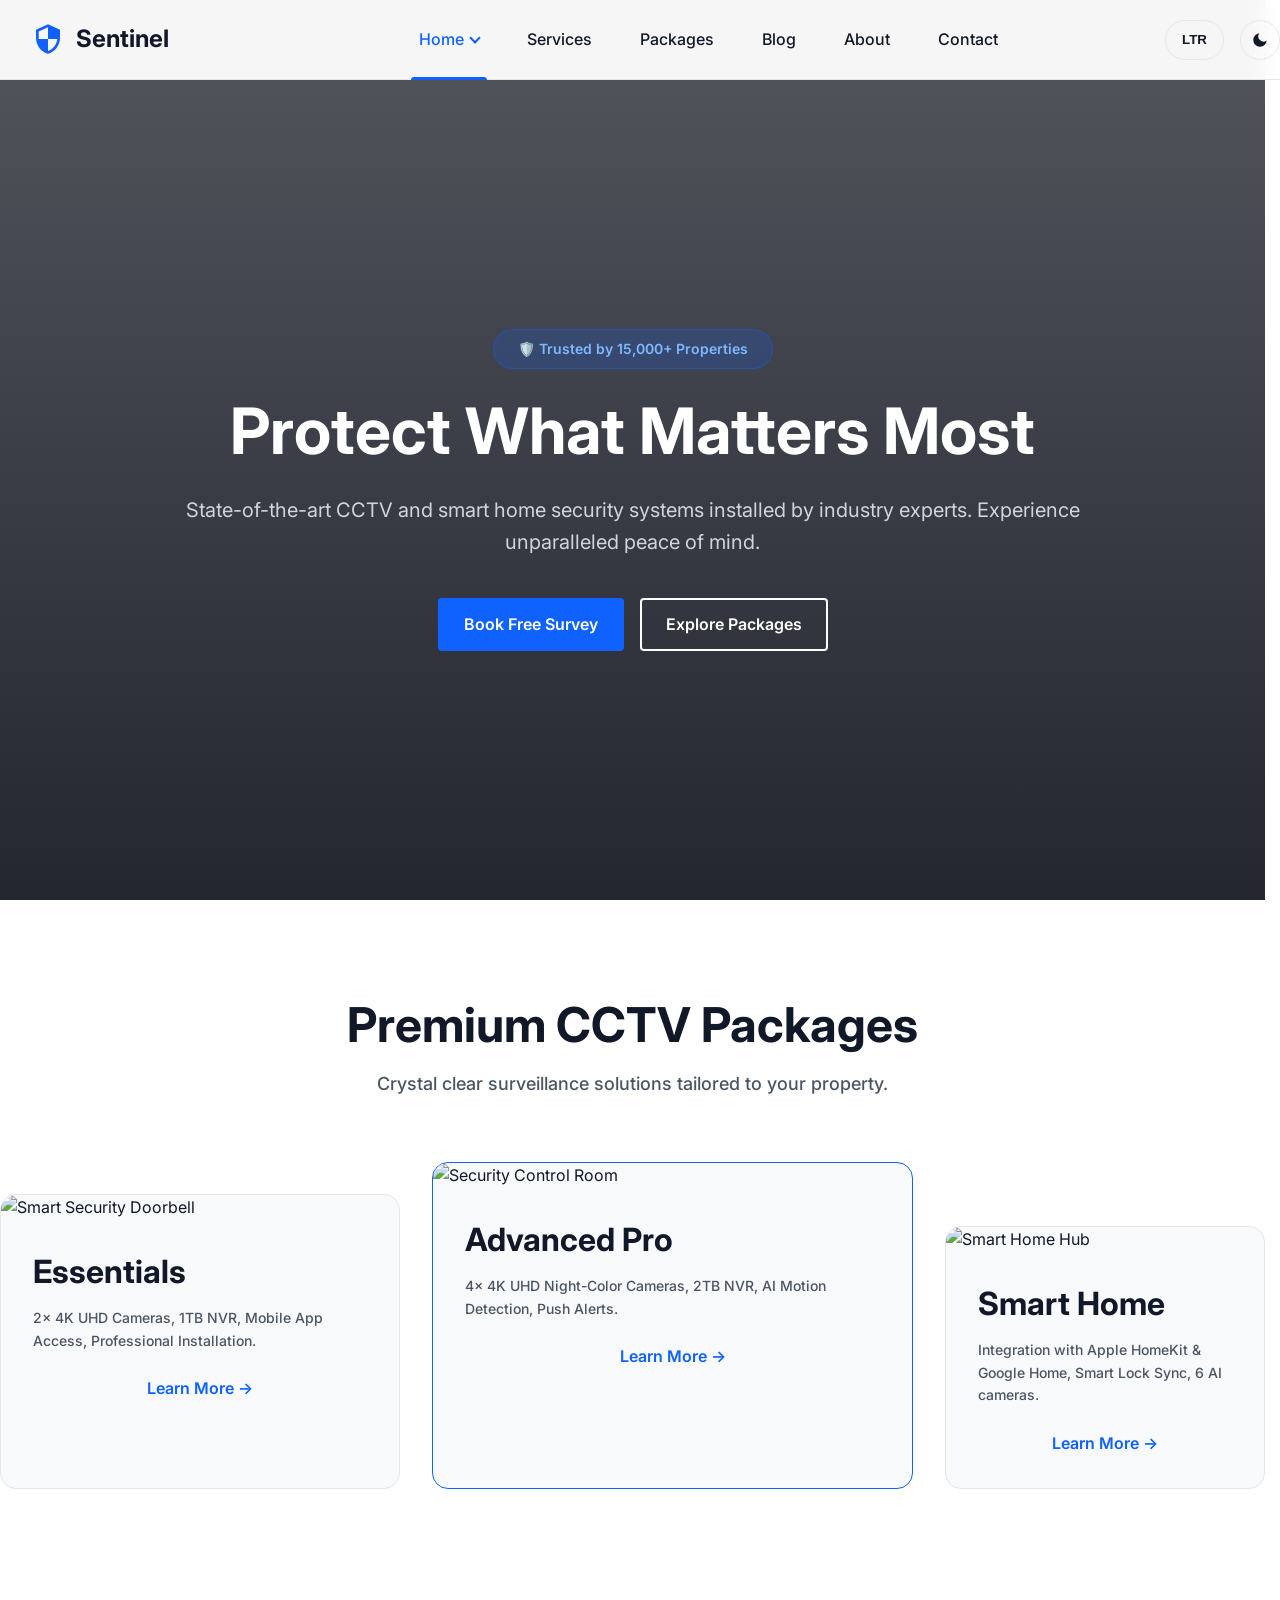
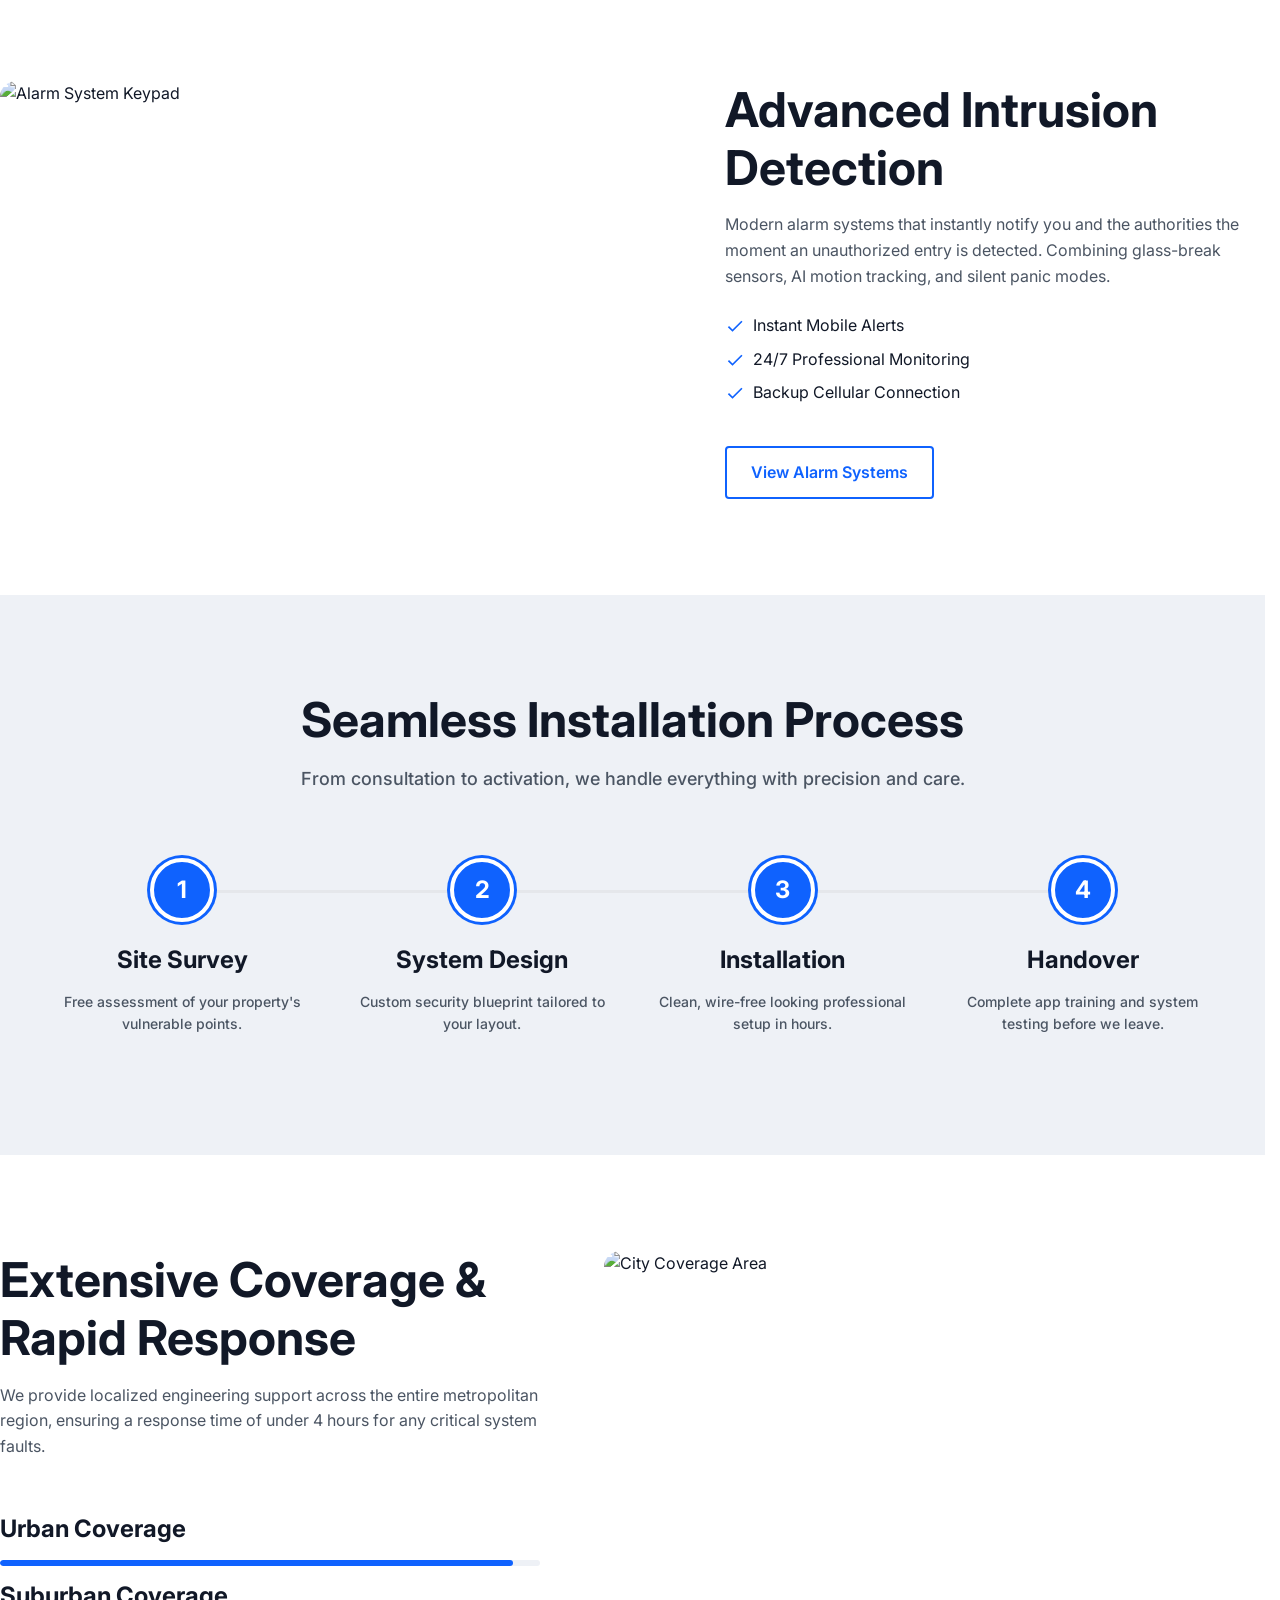
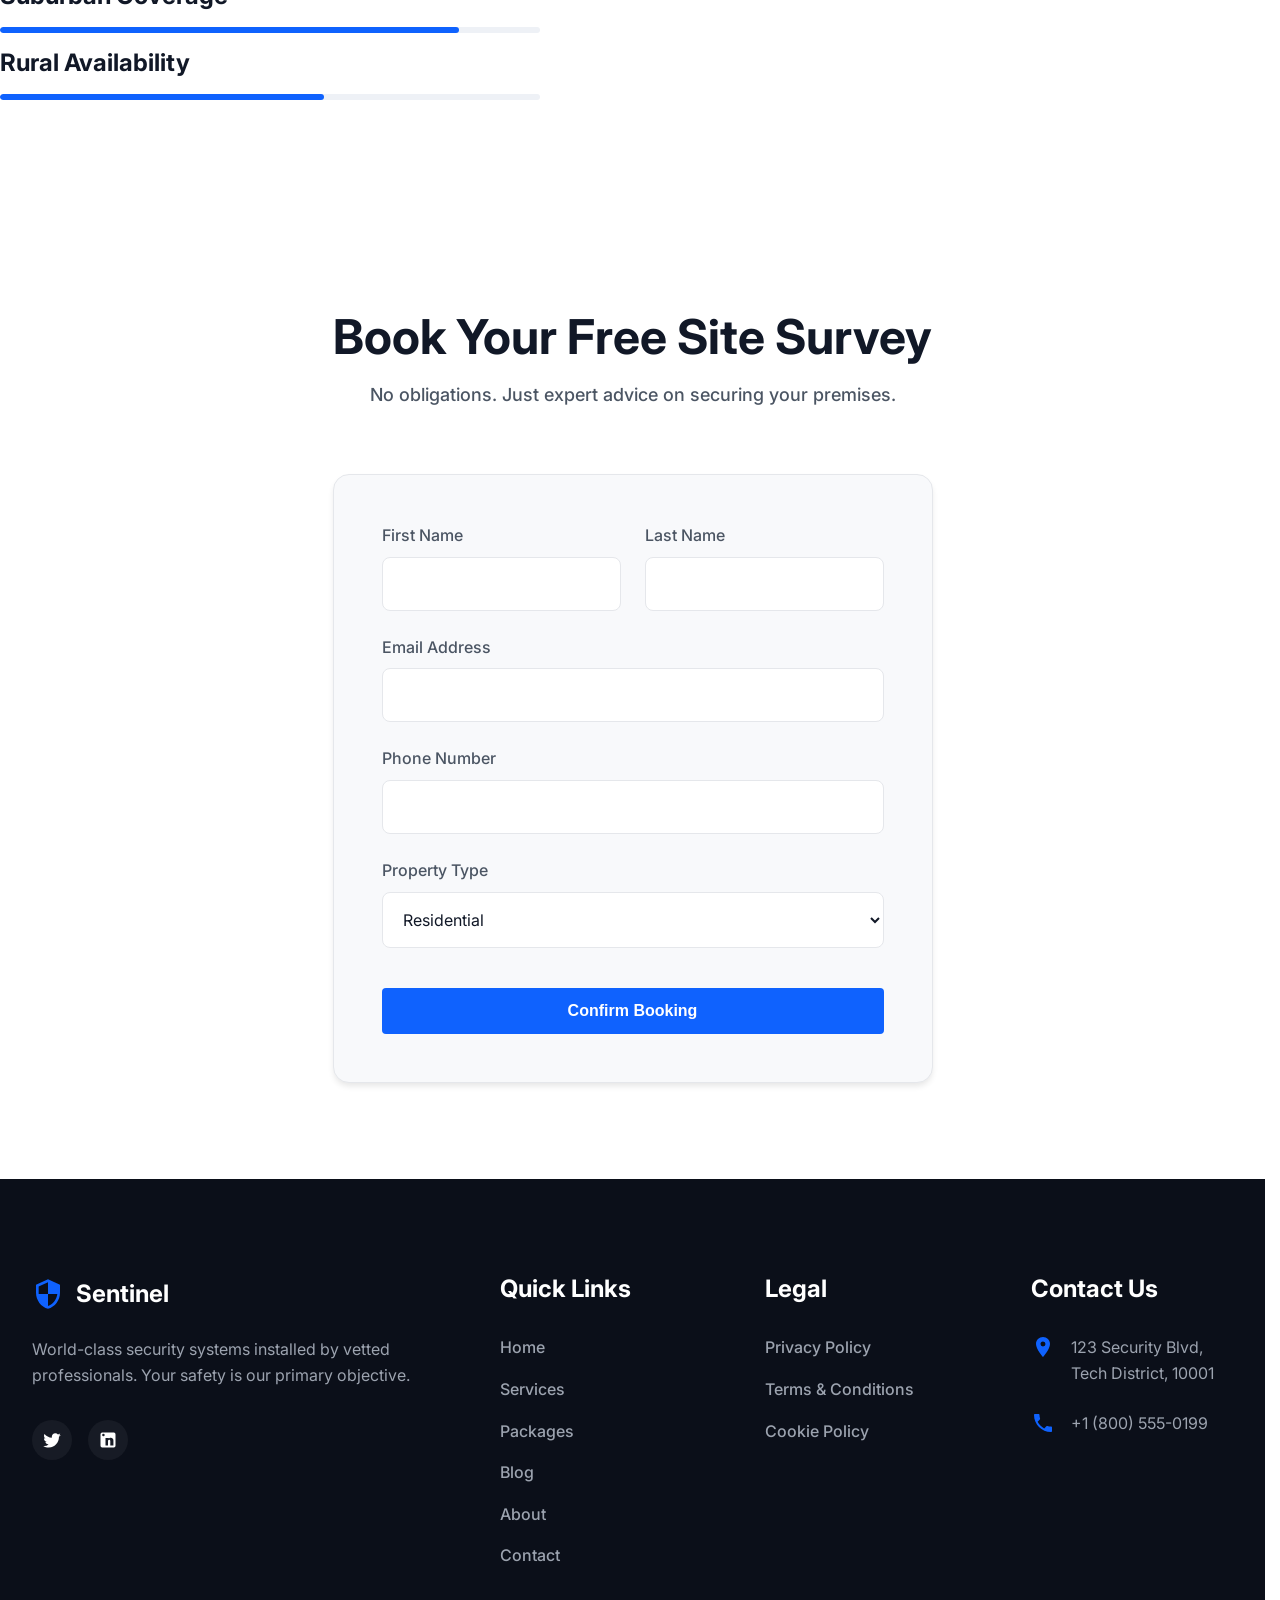
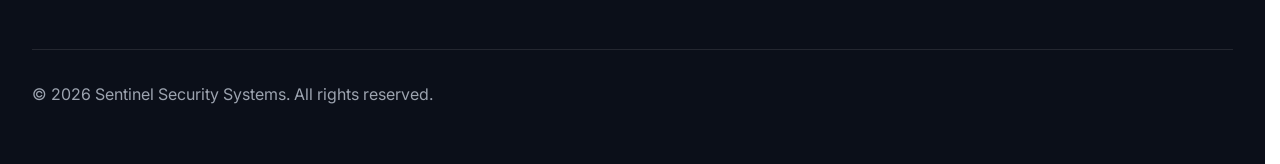
==== index.html @ 09473f29 "Finalized Sentinel Security Multi-Page Design with Premium Layouts" ====
<!DOCTYPE html>
<html lang="en" dir="ltr" data-theme="dark">
<head>
  <meta charset="UTF-8">
  <meta name="viewport" content="width=device-width, initial-scale=1.0">
  <title>Sentinel | Premium Home Security & CCTV</title>
  <meta name="description" content="State-of-the-art CCTV, smart home security systems and professional installation by Sentinel Security.">
  <link rel="icon" type="image/svg+xml" href="data:image/svg+xml,<svg xmlns='http://www.w3.org/2000/svg' viewBox='0 0 24 24' fill='%230F62FE'><path d='M12 1L3 5v6c0 5.55 3.84 10.74 9 12 5.16-1.26 9-6.45 9-12V5l-9-4zm0 10.99h7c-.53 4.12-3.28 7.79-7 8.94V12H5V6.3l7-3.11v8.8z'/></svg>">
  <link rel="stylesheet" href="css/style.css">
  <link rel="stylesheet" href="css/sections.css">
</head>
<body>

  <!-- Navigation -->
  <nav class="navbar">
    <div class="container nav-container">
      <a href="index.html" class="logo">
        <svg xmlns="http://www.w3.org/2000/svg" viewBox="0 0 24 24"><path d="M12 1L3 5v6c0 5.55 3.84 10.74 9 12 5.16-1.26 9-6.45 9-12V5l-9-4zm0 10.99h7c-.53 4.12-3.28 7.79-7 8.94V12H5V6.3l7-3.11v8.8z"/></svg>
        Sentinel
      </a>
      <div class="nav-links">
        <div class="nav-item">
          <a href="#" class="nav-link active">Home</a>
          <div class="dropdown-menu">
            <a href="index.html" class="dropdown-link">Home 1</a>
            <a href="home2.html" class="dropdown-link">Home 2</a>
          </div>
        </div>
        <div class="nav-item"><a href="services.html" class="nav-link">Services</a></div>
        <div class="nav-item"><a href="packages.html" class="nav-link">Packages</a></div>
        <div class="nav-item"><a href="blog.html" class="nav-link">Blog</a></div>
        <div class="nav-item"><a href="about.html" class="nav-link">About</a></div>
        <div class="nav-item"><a href="contact.html" class="nav-link">Contact</a></div>
        <div class="nav-controls">
          <button class="toggle-text-btn dir-toggle">LTR</button>
          <button class="toggle-btn theme-toggle" aria-label="Toggle Theme">
            <svg viewBox="0 0 24 24"><path d="M21 12.79A9 9 0 1 1 11.21 3 7 7 0 0 0 21 12.79z"/></svg>
          </button>
        </div>
      </div>
      <button class="hamburger" aria-label="Menu">
        <svg viewBox="0 0 24 24"><path d="M3 18h18v-2H3v2zm0-5h18v-2H3v2zm0-7v2h18V6H3z"/></svg>
      </button>
    </div>
  </nav>

  <!-- S01: Hero Full-Screen Parallax -->
  <section class="hero" style="background-image: url('https://images.unsplash.com/photo-1557597774-9d273605dfa9?auto=format&fit=crop&w=1920&q=80');">
    <div class="hero-content">
      <span class="hero-badge">🛡️ Trusted by 15,000+ Properties</span>
      <h1>Protect What Matters Most</h1>
      <p>State-of-the-art CCTV and smart home security systems installed by industry experts. Experience unparalleled peace of mind.</p>
      <div style="display: flex; gap: 1rem; justify-content: center;">
        <a href="#booking" class="btn btn-primary">Book Free Survey</a>
        <a href="services.html" class="btn btn-outline" style="color: #fff !important; border-color: #fff;">Explore Packages</a>
      </div>
    </div>
  </section>

  <!-- S02: Asymmetric 3-Col Mosaic — CCTV Packages -->
  <section class="section container">
    <div class="section-header">
      <h2>Premium CCTV Packages</h2>
      <p class="sub-text">Crystal clear surveillance solutions tailored to your property.</p>
    </div>
    <div class="mosaic-grid">
      <div class="mosaic-card">
        <img src="https://images.unsplash.com/photo-1563207153-f403bf289096?auto=format&fit=crop&w=600&q=80" alt="Smart Security Doorbell">
        <div class="mosaic-card-body">
          <h3>Essentials</h3>
          <p class="text-small">2x 4K UHD Cameras, 1TB NVR, Mobile App Access, Professional Installation.</p>
          <a href="packages.html" class="card-link">Learn More →</a>
        </div>
      </div>
      <div class="mosaic-card" style="border-color: var(--primary-color);">
        <img src="https://images.unsplash.com/photo-1558002038-1055907df827?auto=format&fit=crop&w=600&q=80" alt="Security Control Room">
        <div class="mosaic-card-body">
          <h3>Advanced Pro</h3>
          <p class="text-small">4x 4K UHD Night-Color Cameras, 2TB NVR, AI Motion Detection, Push Alerts.</p>
          <a href="packages.html" class="card-link">Learn More →</a>
        </div>
      </div>
      <div class="mosaic-card">
        <img src="https://images.unsplash.com/photo-1562408590-e32931084e23?auto=format&fit=crop&w=600&q=80" alt="Smart Home Hub">
        <div class="mosaic-card-body">
          <h3>Smart Home</h3>
          <p class="text-small">Integration with Apple HomeKit & Google Home, Smart Lock Sync, 6 AI cameras.</p>
          <a href="packages.html" class="card-link">Learn More →</a>
        </div>
      </div>
    </div>
  </section>

  <!-- S03: Image-Left + Text-Right Split — Alarm Systems -->
  <section class="section container">
    <div class="split-left-img">
      <div class="split-image" style="border-radius: 16px; overflow: hidden;">
        <img src="https://images.unsplash.com/photo-1563986768494-4dee2763ff3f?auto=format&fit=crop&w=800&q=80" alt="Alarm System Keypad" style="width:100%;height:100%;object-fit:cover;display:block;min-height:400px;">
      </div>
      <div class="split-content">
        <h2>Advanced Intrusion Detection</h2>
        <p>Modern alarm systems that instantly notify you and the authorities the moment an unauthorized entry is detected. Combining glass-break sensors, AI motion tracking, and silent panic modes.</p>
        <ul style="margin-bottom: 2rem;">
          <li style="margin-bottom: 0.5rem; display: flex; align-items: center; gap: 0.5rem;">
            <svg style="width:20px; fill:var(--primary-color);" viewBox="0 0 24 24"><path d="M9 16.17L4.83 12l-1.42 1.41L9 19 21 7l-1.41-1.41z"/></svg> Instant Mobile Alerts
          </li>
          <li style="margin-bottom: 0.5rem; display: flex; align-items: center; gap: 0.5rem;">
            <svg style="width:20px; fill:var(--primary-color);" viewBox="0 0 24 24"><path d="M9 16.17L4.83 12l-1.42 1.41L9 19 21 7l-1.41-1.41z"/></svg> 24/7 Professional Monitoring
          </li>
          <li style="margin-bottom: 0.5rem; display: flex; align-items: center; gap: 0.5rem;">
            <svg style="width:20px; fill:var(--primary-color);" viewBox="0 0 24 24"><path d="M9 16.17L4.83 12l-1.42 1.41L9 19 21 7l-1.41-1.41z"/></svg> Backup Cellular Connection
          </li>
        </ul>
        <div><a href="services.html" class="btn btn-outline">View Alarm Systems</a></div>
      </div>
    </div>
  </section>

  <!-- S04: Horizontal Numbered Timeline — Installation Process -->
  <section class="section" style="background: var(--surface-color-alt);">
    <div class="container">
      <div class="section-header">
        <h2>Seamless Installation Process</h2>
        <p class="sub-text">From consultation to activation, we handle everything with precision and care.</p>
      </div>
      <div class="timeline-h">
        <div class="timeline-step">
          <div class="timeline-num">1</div>
          <h4>Site Survey</h4>
          <p class="text-small">Free assessment of your property's vulnerable points.</p>
        </div>
        <div class="timeline-step">
          <div class="timeline-num">2</div>
          <h4>System Design</h4>
          <p class="text-small">Custom security blueprint tailored to your layout.</p>
        </div>
        <div class="timeline-step">
          <div class="timeline-num">3</div>
          <h4>Installation</h4>
          <p class="text-small">Clean, wire-free looking professional setup in hours.</p>
        </div>
        <div class="timeline-step">
          <div class="timeline-num">4</div>
          <h4>Handover</h4>
          <p class="text-small">Complete app training and system testing before we leave.</p>
        </div>
      </div>
    </div>
  </section>

  <!-- S05: Image-Right + Stat Bars — Coverage & Response -->
  <section class="section container">
    <div class="split-right-stats">
      <div class="split-content">
        <h2>Extensive Coverage & Rapid Response</h2>
        <p>We provide localized engineering support across the entire metropolitan region, ensuring a response time of under 4 hours for any critical system faults.</p>
        <div style="margin-top: 2rem;">
          <h4 style="margin-bottom: 0.5rem;">Urban Coverage</h4>
          <div class="stat-bar-container"><div class="stat-bar-fill" style="width: 95%;"></div></div>
          <h4 style="margin-bottom: 0.5rem;">Suburban Coverage</h4>
          <div class="stat-bar-container"><div class="stat-bar-fill" style="width: 85%;"></div></div>
          <h4 style="margin-bottom: 0.5rem;">Rural Availability</h4>
          <div class="stat-bar-container"><div class="stat-bar-fill" style="width: 60%;"></div></div>
        </div>
      </div>
      <div class="split-image" style="border-radius: 16px; overflow: hidden;">
        <img src="https://images.unsplash.com/photo-1524661135-423995f22d0b?auto=format&fit=crop&w=800&q=80" alt="City Coverage Area" style="width:100%;height:100%;object-fit:cover;display:block;min-height:400px;">
      </div>
    </div>
  </section>

  <!-- S06: Centered Form Card — Booking -->
  <section id="booking" class="section container">
    <div class="section-header">
      <h2>Book Your Free Site Survey</h2>
      <p class="sub-text">No obligations. Just expert advice on securing your premises.</p>
    </div>
    <div style="max-width: 600px; margin: 0 auto; background: var(--surface-color); padding: 3rem; border-radius: 16px; border: 1px solid var(--border-color); box-shadow: var(--shadow-md);">
      <form>
        <div class="grid-2" style="gap: 1.5rem; margin-bottom: 1.5rem;">
          <div>
            <label>First Name</label>
            <input type="text" class="form-control" required>
          </div>
          <div>
            <label>Last Name</label>
            <input type="text" class="form-control" required>
          </div>
        </div>
        <div class="form-group">
          <label>Email Address</label>
          <input type="email" class="form-control" required>
        </div>
        <div class="form-group">
          <label>Phone Number</label>
          <input type="tel" class="form-control" required>
        </div>
        <div class="form-group">
          <label>Property Type</label>
          <select class="form-control">
            <option>Residential</option>
            <option>Commercial</option>
            <option>Industrial</option>
          </select>
        </div>
        <button type="submit" class="btn btn-primary" style="width: 100%; margin-top: 1rem;">Confirm Booking</button>
      </form>
    </div>
  </section>

  <!-- Footer -->
  <footer class="footer">
    <div class="container">
      <div class="footer-grid">
        <div>
          <a href="index.html" class="logo footer-logo">
            <svg xmlns="http://www.w3.org/2000/svg" viewBox="0 0 24 24"><path d="M12 1L3 5v6c0 5.55 3.84 10.74 9 12 5.16-1.26 9-6.45 9-12V5l-9-4zm0 10.99h7c-.53 4.12-3.28 7.79-7 8.94V12H5V6.3l7-3.11v8.8z"/></svg>
            Sentinel
          </a>
          <p style="margin-bottom: 2rem;">World-class security systems installed by vetted professionals. Your safety is our primary objective.</p>
          <div class="social-links">
            <a href="#" aria-label="Twitter"><svg viewBox="0 0 24 24"><path d="M22.46 6c-.77.35-1.6.58-2.46.69.88-.53 1.56-1.37 1.88-2.38-.83.5-1.75.85-2.72 1.05C18.37 4.5 17.26 4 16 4c-2.35 0-4.27 1.92-4.27 4.29 0 .34.04.67.11.98C8.28 9.09 5.11 7.38 3 4.79c-.37.63-.58 1.37-.58 2.15 0 1.49.75 2.81 1.91 3.56-.71 0-1.37-.2-1.95-.5v.05c0 2.08 1.48 3.82 3.44 4.21a4.22 4.22 0 0 1-1.93.07 4.28 4.28 0 0 0 4 2.98 8.521 8.521 0 0 1-5.33 1.84c-.34 0-.68-.02-1.02-.06C3.44 20.29 5.7 21 8.12 21 16 21 20.33 14.46 20.33 8.79c0-.19 0-.37-.01-.56.84-.6 1.56-1.36 2.14-2.23z"/></svg></a>
            <a href="#" aria-label="LinkedIn"><svg viewBox="0 0 24 24"><path d="M19 3a2 2 0 0 1 2 2v14a2 2 0 0 1-2 2H5a2 2 0 0 1-2-2V5a2 2 0 0 1 2-2h14m-.5 15.5v-5.3a3.26 3.26 0 0 0-3.16-3.8c-1.1 0-1.8.57-2.33 1.15v-1H9v9h3v-5.5a1.5 1.5 0 0 1 1.5-1.5c.67 0 1.25.5 1.25 1.5v5.5h3.25M6.5 7.5a1.5 1.5 0 1 0 0-3 1.5 1.5 0 0 0 0 3m1.5 11H5v-9h3v9z"/></svg></a>
          </div>
        </div>
        <div>
          <h4>Quick Links</h4>
          <ul class="footer-links">
            <li><a href="index.html">Home</a></li>
            <li><a href="services.html">Services</a></li>
            <li><a href="packages.html">Packages</a></li>
            <li><a href="blog.html">Blog</a></li>
            <li><a href="about.html">About</a></li>
            <li><a href="contact.html">Contact</a></li>
          </ul>
        </div>
        <div>
          <h4>Legal</h4>
          <ul class="footer-links">
            <li><a href="#">Privacy Policy</a></li>
            <li><a href="#">Terms & Conditions</a></li>
            <li><a href="#">Cookie Policy</a></li>
          </ul>
        </div>
        <div>
          <h4>Contact Us</h4>
          <ul class="footer-contact">
            <li>
              <svg viewBox="0 0 24 24"><path d="M12 2C8.13 2 5 5.13 5 9c0 5.25 7 13 7 13s7-7.75 7-13c0-3.87-3.13-7-7-7zm0 9.5a2.5 2.5 0 0 1 0-5 2.5 2.5 0 0 1 0 5z"/></svg>
              <span>123 Security Blvd,<br>Tech District, 10001</span>
            </li>
            <li>
              <svg viewBox="0 0 24 24"><path d="M6.62 10.79c1.44 2.83 3.76 5.14 6.59 6.59l2.2-2.2c.27-.27.67-.36 1.02-.24 1.12.37 2.33.57 3.57.57.55 0 1 .45 1 1V20c0 .55-.45 1-1 1-9.39 0-17-7.61-17-17 0-.55.45-1 1-1h3.5c.55 0 1 .45 1 1 0 1.25.2 2.45.57 3.57.11.35.03.74-.25 1.02l-2.2 2.2z"/></svg>
              <span>+1 (800) 555-0199</span>
            </li>
          </ul>
        </div>
      </div>
      <div class="footer-bottom">
        <p>&copy; 2026 Sentinel Security Systems. All rights reserved.</p>
      </div>
    </div>
  </footer>

  <script src="js/main.js"></script>
</body>
</html>
---- css/style.css ----
/* Premium Security & CCTV Design System */
@import url('https://fonts.googleapis.com/css2?family=Inter:wght@300;400;500;600;700&display=swap');

:root {
  /* Light Theme Variables */
  --bg-color: #FFFFFF;
  --surface-color: #F8F9FB;
  --surface-color-alt: #EEF1F6;
  --text-primary: #111827;
  --text-secondary: #4B5563;
  --text-muted: #9CA3AF;
  --primary-color: #0F62FE; /* Trustworthy Blue */
  --primary-hover: #0353E9;
  --accent-color: #10B981; /* Secure Green */
  --border-color: #E5E7EB;
  --nav-bg: rgba(255, 255, 255, 0.95);
  --footer-bg: #0B0F19;
  --footer-text: #9CA3AF;
  --shadow-sm: 0 1px 2px 0 rgba(0, 0, 0, 0.05);
  --shadow-md: 0 4px 6px -1px rgba(0, 0, 0, 0.1);
  --shadow-lg: 0 10px 15px -3px rgba(0, 0, 0, 0.1);
  --transition: all 0.3s ease;
  
  --nav-height-desktop: 80px;
  --nav-height-mobile: 64px;
}

[data-theme="dark"] {
  /* Dark Theme Variables */
  --bg-color: #0B0F19;
  --surface-color: #111827;
  --surface-color-alt: #1F2937;
  --text-primary: #F9FAFB;
  --text-secondary: #D1D5DB;
  --text-muted: #6B7280;
  --border-color: #374151;
  --nav-bg: rgba(11, 15, 25, 0.95);
  --footer-bg: #05080F;
  --shadow-sm: 0 1px 2px 0 rgba(0, 0, 0, 0.5);
  --shadow-md: 0 4px 6px -1px rgba(0, 0, 0, 0.5);
  --shadow-lg: 0 10px 15px -3px rgba(0, 0, 0, 0.5);
}

* {
  margin: 0;
  padding: 0;
  box-sizing: border-box;
}

html {
  scroll-behavior: smooth;
  scrollbar-gutter: stable; /* #2 prevent vertical scrollbar overlap/shift */
}

body {
  font-family: 'Inter', sans-serif;
  background-color: var(--bg-color);
  color: var(--text-primary);
  line-height: 1.6;
  transition: background-color 0.3s, color 0.3s;
  overflow-x: hidden;
}

/* RTL Support */
[dir="rtl"] {
  text-align: right;
}

/* Typography #24 #25 */
h1, h2, h3, h4 {
  font-weight: 700;
  line-height: 1.2;
  color: var(--text-primary);
  margin-bottom: 1rem;
}

h1 { font-size: clamp(2.5rem, 5vw, 4rem); }
h2 { font-size: clamp(2rem, 4vw, 3rem); }
h3 { font-size: clamp(1.5rem, 3vw, 2rem); }
h4 { font-size: clamp(1.25rem, 2vw, 1.5rem); }

p {
  color: var(--text-secondary);
  font-size: 1rem;
  margin-bottom: 1.5rem;
}

.sub-text { /* #26 High contrast subtext */
  color: var(--text-secondary);
  font-size: 1.125rem;
  font-weight: 500;
}

.text-small { /* #27 High contrast small text in cards */
  font-size: 0.875rem;
  color: var(--text-secondary);
  font-weight: 500;
}

a {
  color: var(--primary-color);
  text-decoration: none;
  transition: var(--transition);
}

a:hover {
  color: var(--primary-hover);
}

ul {
  list-style: none;
}

/* Buttons & CTAs #10, #19, #30 */
.btn {
  display: inline-flex;
  align-items: center;
  justify-content: center;
  padding: 0.75rem 1.5rem;
  border-radius: 4px;
  font-weight: 600;
  text-align: center;
  cursor: pointer;
  border: 2px solid transparent;
  transition: var(--transition);
  font-size: 1rem;
}

.btn-primary {
  background-color: var(--primary-color);
  color: #fff !important;
}

.btn-primary:hover {
  background-color: var(--primary-hover);
  transform: translateY(-2px);
  box-shadow: var(--shadow-md);
}

.btn-outline {
  background-color: transparent;
  border-color: var(--primary-color);
  color: var(--primary-color) !important;
}

.btn-outline:hover {
  background-color: var(--primary-color);
  color: #fff !important;
  transform: translateY(-2px);
}

.btn-icon {
  margin-right: 0.5rem;
  width: 20px;
  height: 20px;
  fill: currentColor;
}
[dir="rtl"] .btn-icon {
  margin-right: 0;
  margin-left: 0.5rem;
}

/* Layout Utilities */
.container {
  max-width: 1280px;
  margin: 0 auto;
  padding: 0 2rem;
}

.section {
  padding: 6rem 0;
}

.section-header {
  text-align: center;
  margin-bottom: 4rem;
  max-width: 800px;
  margin-left: auto;
  margin-right: auto;
}

/* Grids #12 */
.grid-2 {
  display: grid;
  grid-template-columns: repeat(2, 1fr);
  gap: 3rem;
  align-items: center;
}

.grid-4 {
  display: grid;
  grid-template-columns: repeat(4, 1fr);
  gap: 2rem;
}

/* Navigation #17, #9, #15 */
.navbar {
  position: fixed;
  top: 0;
  left: 0;
  right: 0;
  height: var(--nav-height-desktop);
  background-color: var(--nav-bg);
  backdrop-filter: blur(10px);
  -webkit-backdrop-filter: blur(10px);
  z-index: 1000;
  border-bottom: 1px solid var(--border-color);
  display: flex;
  align-items: center;
}

.nav-container {
  display: flex;
  justify-content: space-between;
  align-items: center;
  width: 100%;
  position: relative;
}

.logo {
  display: flex;
  align-items: center;
  font-weight: 700;
  font-size: 1.5rem;
  color: var(--text-primary) !important;
  gap: 0.75rem;
}

.logo svg {
  width: 32px;
  height: 32px;
  fill: var(--primary-color);
}

.nav-links {
  display: flex;
  align-items: center;
  gap: 2rem;
  flex: 1;
  justify-content: center;
}

@media (min-width: 769px) {
  .nav-controls {
    position: absolute;
    right: 0;
    display: flex;
    gap: 1rem;
    align-items: center;
  }
}

.nav-item {
  position: relative;
}

.nav-link {
  color: var(--text-primary);
  font-weight: 500;
  display: flex;
  align-items: center;
  height: var(--nav-height-desktop); /* #9 Standardize sizes */
  padding: 0 0.5rem;
}

/* #18 Active link highlight */
.nav-link.active, .nav-link:hover {
  color: var(--primary-color);
}
.nav-link.active::after {
  content: '';
  position: absolute;
  bottom: 0;
  left: 0;
  right: 0;
  height: 3px;
  background-color: var(--primary-color);
  border-radius: 3px 3px 0 0;
}

/* Dropdown #13 */
.dropdown-menu {
  position: absolute;
  top: 100%;
  left: 0;
  background-color: var(--surface-color);
  border: 1px solid var(--border-color);
  border-radius: 0 0 8px 8px;
  min-width: 200px;
  opacity: 0;
  visibility: hidden;
  transform: translateY(10px);
  transition: var(--transition);
  box-shadow: var(--shadow-lg);
  display: flex;
  flex-direction: column;
}

[dir="rtl"] .dropdown-menu {
  left: auto;
  right: 0;
}

/* Dropdown Arrow Indicator (Static) */
.nav-item:has(.dropdown-menu) > .nav-link::before {
  content: '';
  display: inline-block;
  order: 2;
  margin-left: 0.4rem;
  width: 6px;
  height: 6px;
  border-right: 2px solid currentColor;
  border-bottom: 2px solid currentColor;
  transform: rotate(45deg);
  position: relative;
  top: -2px; /* Nudge up for perfect vertical centering with text */
}



/* Open Dropdown on Hover or Focus (for touch) */
.nav-item:hover .dropdown-menu,
.nav-item:focus-within .dropdown-menu {
  opacity: 1;
  visibility: visible;
  transform: translateY(0);
}



.dropdown-link {
  padding: 1rem 1.5rem;
  color: var(--text-primary);
  font-weight: 500;
  border-bottom: 1px solid var(--border-color);
  display: block;
}

.dropdown-link:last-child {
  border-bottom: none;
}

.dropdown-link:hover {
  background-color: var(--surface-color-alt);
  color: var(--primary-color);
}

/* Controls */
.nav-controls {
  display: flex;
  align-items: center;
  gap: 1rem;
}

.toggle-btn {
  background: transparent;
  border: 1px solid var(--border-color);
  color: var(--text-primary);
  width: 40px;
  height: 40px;
  border-radius: 50%;
  display: flex;
  align-items: center;
  justify-content: center;
  cursor: pointer;
  transition: var(--transition);
}

.toggle-btn:hover {
  background: var(--surface-color-alt);
}

.toggle-btn svg {
  width: 18px;
  height: 18px;
  fill: currentColor;
}

.toggle-text-btn {
  background: transparent;
  border: 1px solid var(--border-color);
  color: var(--text-primary);
  padding: 0 1rem;
  height: 40px;
  border-radius: 20px;
  font-weight: 600;
  cursor: pointer;
  transition: var(--transition);
}
.toggle-text-btn:hover {
  background: var(--surface-color-alt);
}

/* Mobile Menu Button */
.hamburger {
  display: none;
  background: none;
  border: none;
  color: var(--text-primary);
  cursor: pointer;
}
.hamburger svg {
  width: 28px;
  height: 28px;
  fill: currentColor;
}

/* Hero Section #29, #16 */
.hero {
  position: relative;
  min-height: 100vh;
  display: flex;
  align-items: center;
  justify-content: center;
  text-align: center;
  padding: calc(var(--nav-height-desktop) + 4rem) 2rem 4rem;
  background-size: cover;
  background-position: center;
  background-attachment: fixed;
}
.hero::before {
  content: '';
  position: absolute;
  top: 0; left: 0; right: 0; bottom: 0;
  background: linear-gradient(to bottom, rgba(11, 15, 25, 0.7), rgba(11, 15, 25, 0.9));
  z-index: 1;
}

.hero-content {
  position: relative;
  z-index: 2;
  max-width: 900px;
  margin: 0 auto;
}

.hero h1 {
  color: #fff;
  margin-top: 0;
  margin-bottom: 1.5rem;
}

.hero p {
  color: #D1D5DB;
  font-size: 1.25rem;
  margin-bottom: 2.5rem;
}

/* Cards #11 */
.card {
  background: var(--surface-color);
  border: 1px solid var(--border-color);
  border-radius: 12px;
  padding: 2.5rem;
  transition: var(--transition);
  display: flex;
  flex-direction: column;
  height: 100%;
}
.card:hover {
  transform: translateY(-5px);
  box-shadow: var(--shadow-lg);
  border-color: var(--primary-color);
}
.card-icon {
  width: 48px;
  height: 48px;
  margin-bottom: 1.5rem;
  fill: var(--primary-color);
}
.card-title {
  margin-bottom: 1rem;
}
.card-content {
  flex-grow: 1;
}
.card-link {
  margin-top: 1.5rem;
  text-align: center; /* #11 Center card links */
  display: block;
  font-weight: 600;
}

/* Reviews #22 */
.review-card {
  background: var(--surface-color-alt);
  padding: 2rem;
  border-radius: 12px;
}
.review-stars {
  color: #F5A623;
  margin-bottom: 1rem;
}
.review-stars svg {
  width: 20px;
  height: 20px;
  fill: currentColor;
}
.review-author {
  display: flex;
  align-items: center;
  gap: 1rem;
  margin-top: 1.5rem;
}
.review-avatar {
  width: 48px;
  height: 48px;
  border-radius: 50%;
  background: var(--border-color);
}

.reviews-cta-container {
  text-align: center;
  margin-top: 4rem;
}

/* Vertical align text & image #23 */
.split-section {
  display: flex;
  align-items: stretch;
}
.split-content {
  display: flex;
  flex-direction: column;
  justify-content: center;
}
.split-image {
  border-radius: 12px;
  overflow: hidden;
  height: 100%;
  min-height: 400px;
}
.split-image img {
  width: 100%;
  height: 100%;
  object-fit: cover;
  display: block;
}

/* Team Member #28 */
.team-card {
  text-align: center;
}
.team-img {
  width: 160px;
  height: 160px;
  border-radius: 50%;
  object-fit: cover;
  margin: 0 auto 1.5rem;
  border: 4px solid var(--surface-color-alt);
}

/* Bar Graphs #31 */
.stats-grid {
  display: grid;
  grid-template-columns: repeat(4, 1fr);
  gap: 2rem;
  text-align: center;
}
.stat-item {
  background: var(--surface-color);
  padding: 2rem;
  border-radius: 12px;
  border: 1px solid var(--border-color);
}
.stat-value {
  font-size: 2.5rem;
  font-weight: 700;
  color: var(--primary-color);
  margin-bottom: 0.5rem;
}
.stat-bar-container {
  width: 100%;
  height: 6px; /* Compact */
  background: var(--surface-color-alt);
  border-radius: 3px;
  margin: 1rem 0;
  overflow: hidden;
}
.stat-bar-fill {
  height: 100%;
  background: var(--primary-color);
  border-radius: 3px;
}

/* Footer Section */
.footer {
  background: var(--footer-bg);
  color: var(--footer-text);
  padding: 6rem 0 2rem;
}
.footer p, .footer h4 {
  color: var(--footer-text);
}
.footer h4 {
  color: #fff;
  margin-bottom: 2rem;
}
.footer-grid {
  display: grid;
  grid-template-columns: 2fr 1fr 1fr 1fr;
  gap: 4rem;
  margin-bottom: 4rem;
}
.footer-logo {
  color: #fff !important;
  margin-bottom: 1.5rem;
}
.footer-links li {
  margin-bottom: 1rem;
}
.footer-links a {
  color: var(--footer-text);
  font-weight: 500;
}
.footer-links a:hover {
  color: var(--primary-color); /* #21 Visible hover color */
  padding-left: 0.5rem;
}
[dir="rtl"] .footer-links a:hover {
  padding-left: 0;
  padding-right: 0.5rem;
}
.footer-contact li {
  display: flex;
  align-items: flex-start;
  gap: 1rem;
  margin-bottom: 1.5rem;
}
.footer-contact svg {
  width: 24px;
  height: 24px;
  fill: var(--primary-color);
  flex-shrink: 0;
}
.footer-bottom {
  padding-top: 2rem;
  border-top: 1px solid rgba(255,255,255,0.1);
  display: flex;
  justify-content: space-between;
  align-items: center;
}
.social-links {
  display: flex;
  gap: 1rem;
}
.social-links a {
  display: flex;
  align-items: center;
  justify-content: center;
  width: 40px;
  height: 40px;
  border-radius: 50%;
  background: rgba(255,255,255,0.05);
  color: #fff;
}
.social-links a:hover {
  background: var(--primary-color);
  transform: translateY(-2px);
}
.social-links svg {
  width: 20px;
  height: 20px;
  fill: currentColor;
}

/* Forms */
.form-group {
  margin-bottom: 1.5rem;
}
.form-control {
  width: 100%;
  padding: 1rem;
  border: 1px solid var(--border-color);
  border-radius: 8px;
  background: var(--bg-color);
  color: var(--text-primary);
  font-family: inherit;
  font-size: 1rem;
  transition: var(--transition);
}
.form-control:focus {
  outline: none;
  border-color: var(--primary-color);
  box-shadow: 0 0 0 3px rgba(15, 98, 254, 0.2);
}
label {
  display: block;
  margin-bottom: 0.5rem;
  font-weight: 500;
  color: var(--text-secondary);
}

/* Auth Pages #3, #4, #5, #6, #7 */
.auth-page {
  min-height: 100vh;
  display: flex;
  align-items: center;
  justify-content: center;
  padding: 2rem;
  background: linear-gradient(135deg, var(--bg-color) 0%, var(--surface-color-alt) 100%);
}
.auth-card {
  background: var(--surface-color);
  border-radius: 20px;
  box-shadow: var(--shadow-lg);
  display: grid;
  grid-template-columns: 1fr 1fr;
  max-width: 1000px;
  width: 100%;
  overflow: hidden;
  border: 1px solid var(--border-color);
}
.auth-form-container {
  padding: 4rem;
  display: flex;
  flex-direction: column;
  justify-content: center;
}
.auth-brand {
  text-align: center;
  margin-bottom: 3rem;
}
.auth-brand .logo {
  justify-content: center;
}
.auth-image {
  background-image: url('https://images.unsplash.com/photo-1558002038-1055907df827?ixlib=rb-4.0.3&auto=format&fit=crop&w=1000&q=80');
  background-size: cover;
  background-position: center;
  position: relative;
}
.auth-image::before {
  content: '';
  position: absolute;
  top:0; left:0; right:0; bottom:0;
  background: rgba(15, 98, 254, 0.4);
}
.social-auth {
  display: grid;
  grid-template-columns: 1fr 1fr;
  gap: 1rem;
  margin-bottom: 2rem;
}
.btn-social {
  background: var(--bg-color);
  border: 1px solid var(--border-color);
  color: var(--text-primary);
  display: flex;
  align-items: center;
  justify-content: center;
  padding: 0.75rem;
  border-radius: 8px;
  font-weight: 600;
  cursor: pointer;
  transition: var(--transition);
}
.btn-social:hover {
  background: var(--surface-color-alt);
}
.btn-social svg {
  width: 24px;
  height: 24px;
  margin-right: 0.5rem;
}
[dir="rtl"] .btn-social svg {
  margin-right: 0;
  margin-left: 0.5rem;
}
.auth-divider {
  text-align: center;
  position: relative;
  margin-bottom: 2rem;
}
.auth-divider::before {
  content: '';
  position: absolute;
  top: 50%;
  left: 0;
  right: 0;
  height: 1px;
  background: var(--border-color);
}
.auth-divider span {
  background: var(--surface-color);
  padding: 0 1rem;
  color: var(--text-muted);
  position: relative;
  font-size: 0.875rem;
  font-weight: 500;
}

/* Responsive */
@media (max-width: 1024px) {
  .grid-4 {
    grid-template-columns: repeat(2, 1fr);
  }
  .footer-grid {
    grid-template-columns: repeat(2, 1fr);
    gap: 3rem;
  }
}

@media (max-width: 768px) {
  .navbar {
    height: var(--nav-height-mobile); /* #17 Mobile height */
  }
  .nav-links {
    display: none; /* Hide on mobile for simplicity, add logic if needed */
    position: absolute;
    top: var(--nav-height-mobile);
    left: 0;
    right: 0;
    background: var(--surface-color);
    flex-direction: column;
    padding: 2rem;
    border-bottom: 1px solid var(--border-color);
    box-shadow: var(--shadow-md);
  }
  .nav-links.active {
    display: flex;
  }
  
  /* Mobile Dropdown Fix */
  .dropdown-menu {
    position: static;
    opacity: 1;
    visibility: visible;
    transform: none;
    box-shadow: none;
    border: none;
    padding-left: 1rem;
    display: none;
  }
  .nav-item:focus-within .dropdown-menu {
    display: flex;
  }

  .hamburger {
    display: block;
  }
  .nav-controls {
    display: none; /* Move to hamburger on mobile #33 */
  }
  .nav-links.active .nav-controls {
    display: flex;
    justify-content: center;
    margin-top: 2rem;
  }
  .hero {
    padding-top: calc(var(--nav-height-mobile) + 4rem);
  }
  .grid-2 {
    grid-template-columns: 1fr;
  }
  .auth-card {
    grid-template-columns: 1fr;
  }
  .auth-image {
    display: none;
  }
  .auth-form-container {
    padding: 2rem;
  }
}

@media (max-width: 500px) {
  .grid-4, .stats-grid, .footer-grid {
    grid-template-columns: 1fr;
  }
  .social-auth {
    grid-template-columns: 1fr;
  }
}
---- css/sections.css ----
/* ============================================
   42 UNIQUE SECTION LAYOUTS — Sentinel Security
   ============================================ */

/* --- LAYOUT 01: Hero Full-Screen Parallax --- */
/* Uses existing .hero class */

/* --- LAYOUT 02: Asymmetric 3-Col Mosaic --- */
.mosaic-grid {
  display: grid;
  grid-template-columns: 1fr 1.2fr 0.8fr;
  gap: 2rem;
  align-items: stretch;
}
.mosaic-card {
  background: var(--surface-color);
  border: 1px solid var(--border-color);
  border-radius: 16px;
  overflow: hidden;
  transition: var(--transition);
}
.mosaic-card:hover { transform: translateY(-6px); box-shadow: var(--shadow-lg); }
.mosaic-card:nth-child(1) { margin-top: 2rem; }
.mosaic-card:nth-child(3) { margin-top: 4rem; }
.mosaic-card img { width: 100%; height: 220px; object-fit: cover; }
.mosaic-card-body { padding: 2rem; }

/* --- LAYOUT 03: Image-Left + Text-Right Split (distinct from grid-2 split) --- */
.split-left-img {
  display: grid;
  grid-template-columns: 1.1fr 0.9fr;
  gap: 4rem;
  align-items: center;
}

/* --- LAYOUT 04: Horizontal Numbered Timeline --- */
.timeline-h {
  display: grid;
  grid-template-columns: repeat(4, 1fr);
  gap: 0;
  position: relative;
}
.timeline-h::before {
  content: '';
  position: absolute;
  top: 32px;
  left: 10%;
  right: 10%;
  height: 3px;
  background: var(--border-color);
  z-index: 0;
}
.timeline-step {
  text-align: center;
  position: relative;
  z-index: 1;
  padding: 0 1rem;
}
.timeline-num {
  width: 64px; height: 64px;
  border-radius: 50%;
  background: var(--primary-color);
  color: #fff;
  display: flex; align-items: center; justify-content: center;
  font-size: 1.5rem; font-weight: 700;
  margin: 0 auto 1.5rem;
  border: 4px solid var(--bg-color);
  box-shadow: 0 0 0 3px var(--primary-color);
}

/* --- LAYOUT 05: Image-Right + Stat Bars (distinct from grid-2 reversed) --- */
.split-right-stats {
  display: grid;
  grid-template-columns: 0.9fr 1.1fr;
  gap: 4rem;
  align-items: center;
}

/* --- LAYOUT 06: Centered Form Card --- */
/* Uses existing form styles */

/* --- LAYOUT 07: Hero Split 50/50 --- */
.hero-split {
  position: relative;
  min-height: 100vh;
  display: grid;
  grid-template-columns: 1fr 1fr;
  padding-top: var(--nav-height-desktop);
}
.hero-split-text {
  display: flex;
  flex-direction: column;
  justify-content: center;
  padding: 4rem;
  background: var(--bg-color);
}
.hero-split-text h1 { color: var(--text-primary); }
.hero-split-text p { color: var(--text-secondary); font-size: 1.25rem; }
.hero-split-img {
  background-size: cover;
  background-position: center;
  position: relative;
}
.hero-split-img::after {
  content: '';
  position: absolute;
  inset: 0;
  background: linear-gradient(90deg, var(--bg-color) 0%, transparent 30%);
}

/* --- LAYOUT 08: Overlap Image Card --- */
.overlap-section {
  display: grid;
  grid-template-columns: 1fr 1fr;
  gap: 0;
  align-items: center;
  position: relative;
}
.overlap-text { padding: 4rem; z-index: 2; }
.overlap-img {
  border-radius: 20px;
  overflow: hidden;
  box-shadow: var(--shadow-lg);
  margin: -2rem;
  z-index: 1;
}
.overlap-img img { width: 100%; height: 500px; object-fit: cover; display: block; }

/* --- LAYOUT 09: Icon Feature Strip --- */
/* Uses existing grid-4 + card */

/* --- LAYOUT 10: Stats Counter Row --- */
/* Uses existing stats-grid */

/* --- LAYOUT 11: 2-Col Testimonials --- */
/* Uses existing review-card */

/* --- LAYOUT 12: Phone Mockup CTA --- */
.phone-mockup-section {
  display: grid;
  grid-template-columns: 1fr 1fr;
  gap: 4rem;
  align-items: center;
}
.phone-frame {
  width: 280px; height: 560px;
  background: var(--bg-color);
  border: 6px solid var(--text-muted);
  border-radius: 36px;
  margin: 0 auto;
  overflow: hidden;
  box-shadow: var(--shadow-lg), inset 0 0 20px rgba(0,0,0,0.1);
  position: relative;
}
.phone-frame img { width: 100%; height: 100%; object-fit: cover; }
.phone-notch {
  position: absolute;
  top: 0; left: 50%; transform: translateX(-50%);
  width: 120px; height: 28px;
  background: var(--text-muted);
  border-radius: 0 0 16px 16px;
}

/* --- LAYOUT 13: Hero Centered Overlay --- */
/* Uses existing .hero class */

/* --- LAYOUT 14: 4-Col Icon Cards --- */
/* Uses existing grid-4 + card */

/* --- LAYOUT 15: Rounded Container Split --- */
.rounded-split {
  display: grid;
  grid-template-columns: 1fr 1fr;
  gap: 0;
  background: var(--surface-color-alt);
  border-radius: 24px;
  overflow: hidden;
  border: 1px solid var(--border-color);
}
.rounded-split-text { padding: 4rem; display: flex; flex-direction: column; justify-content: center; }
.rounded-split-img img { width: 100%; height: 100%; object-fit: cover; display: block; min-height: 450px; }

/* --- LAYOUT 16: Reversed Rounded Split --- */
.rounded-split.reversed { direction: rtl; }
.rounded-split.reversed > * { direction: ltr; }

/* --- LAYOUT 17: 2-Col Pricing Cards --- */
/* Uses existing grid-2 + card */

/* --- LAYOUT 18: Full-Width CTA Banner --- */
.cta-banner {
  text-align: center;
  max-width: 800px;
  margin: 0 auto;
}
.cta-banner h2 { margin-bottom: 1rem; }
.cta-banner p { margin-bottom: 2rem; }
.cta-banner .btn { padding: 1rem 3rem; font-size: 1.125rem; }

/* --- LAYOUT 19: Hero with floating badge --- */
.hero-badge {
  display: inline-block;
  background: rgba(15, 98, 254, 0.2);
  border: 1px solid rgba(15, 98, 254, 0.4);
  color: #7EB8FF;
  padding: 0.5rem 1.5rem;
  border-radius: 30px;
  font-size: 0.875rem;
  font-weight: 600;
  margin-bottom: 1.5rem;
  backdrop-filter: blur(8px);
}

/* --- LAYOUT 20: 4-Col Pricing with featured --- */
/* Uses existing grid-4 + card (with .featured class) */
.card.featured {
  border-color: var(--primary-color);
  position: relative;
  transform: scale(1.02);
  box-shadow: 0 0 30px rgba(15, 98, 254, 0.15);
}
.featured-badge {
  position: absolute;
  top: -14px; left: 50%; transform: translateX(-50%);
  background: var(--primary-color);
  color: #fff;
  padding: 0.35rem 1.25rem;
  border-radius: 20px;
  font-size: 0.8rem;
  font-weight: 600;
  white-space: nowrap;
}

/* --- LAYOUT 21: Comparison Table --- */
.compare-table {
  width: 100%;
  border-collapse: collapse;
  margin-top: 2rem;
}
.compare-table th,
.compare-table td {
  padding: 1.25rem 1.5rem;
  text-align: left;
  border-bottom: 1px solid var(--border-color);
  font-size: 0.95rem;
}
.compare-table th {
  background: var(--surface-color-alt);
  font-weight: 600;
  color: var(--text-primary);
}
.compare-table .check-mark { fill: var(--primary-color); width: 22px; height: 22px; }

/* --- LAYOUT 22: Mini Add-on Cards --- */
.addon-grid {
  display: grid;
  grid-template-columns: repeat(4, 1fr);
  gap: 1.5rem;
}
.addon-card {
  background: var(--surface-color);
  border: 1px solid var(--border-color);
  border-radius: 12px;
  padding: 2rem;
  transition: var(--transition);
}
.addon-card:hover { border-color: var(--primary-color); transform: translateY(-3px); }
.addon-price {
  color: var(--primary-color);
  font-weight: 700;
  font-size: 1.125rem;
  margin: 0.75rem 0;
}

/* --- LAYOUT 23: Icon-Left + Text-Right Finance --- */
.finance-split {
  display: grid;
  grid-template-columns: 1fr 1fr;
  gap: 4rem;
  align-items: center;
}
.finance-icon-box {
  background: var(--surface-color);
  border-radius: 20px;
  padding: 4rem;
  text-align: center;
  border: 1px solid var(--border-color);
}
.finance-icon-box svg { width: 80px; fill: var(--primary-color); margin-bottom: 1.5rem; }

/* --- LAYOUT 24: Centered CTA --- */
/* .cta-banner covers this */

/* --- LAYOUT 25: Hero Diagonal Split --- */
.hero-diagonal {
  position: relative;
  min-height: 100vh;
  display: flex;
  align-items: center;
  padding: calc(var(--nav-height-desktop) + 4rem) 2rem 4rem;
  overflow: hidden;
}
.hero-diagonal-bg {
  position: absolute;
  inset: 0;
  background-size: cover;
  background-position: center;
  clip-path: polygon(50% 0, 100% 0, 100% 100%, 35% 100%);
}
.hero-diagonal-overlay {
  position: absolute;
  inset: 0;
  background: linear-gradient(135deg, var(--bg-color) 45%, transparent 55%);
  z-index: 1;
}
.hero-diagonal-content {
  position: relative;
  z-index: 2;
  max-width: 550px;
}
.hero-diagonal h1 { color: var(--text-primary); }
.hero-diagonal p { color: var(--text-secondary); font-size: 1.25rem; }

/* --- LAYOUT 26: Featured Article Large --- */
.featured-article {
  display: grid;
  grid-template-columns: 1.3fr 0.7fr;
  gap: 4rem;
  align-items: center;
}
.featured-article-img {
  position: relative;
  border-radius: 16px;
  overflow: hidden;
}
.featured-article-img img { width: 100%; height: 450px; object-fit: cover; display: block; }
.featured-tag {
  position: absolute;
  top: 1.5rem; left: 1.5rem;
  background: var(--primary-color);
  color: #fff;
  padding: 0.35rem 1.25rem;
  border-radius: 6px;
  font-weight: 600;
  font-size: 0.875rem;
}
.article-meta {
  color: var(--primary-color);
  font-size: 0.875rem;
  font-weight: 600;
  margin-bottom: 1rem;
}

/* --- LAYOUT 27: 3-Col Blog Cards --- */
.blog-grid {
  display: grid;
  grid-template-columns: repeat(3, 1fr);
  gap: 2rem;
}
.blog-card {
  background: var(--surface-color);
  border: 1px solid var(--border-color);
  border-radius: 16px;
  overflow: hidden;
  transition: var(--transition);
}
.blog-card:hover { transform: translateY(-5px); box-shadow: var(--shadow-lg); }
.blog-card img { width: 100%; height: 220px; object-fit: cover; }
.blog-card-body { padding: 1.75rem; }
.blog-category {
  display: inline-block;
  color: var(--primary-color);
  font-size: 0.8rem;
  font-weight: 600;
  text-transform: uppercase;
  letter-spacing: 0.05em;
  margin-bottom: 0.75rem;
}

/* --- LAYOUT 28: 2-Col Video Overlays --- */
.video-grid {
  display: grid;
  grid-template-columns: 1fr 1fr;
  gap: 2rem;
}
.video-card {
  position: relative;
  border-radius: 16px;
  overflow: hidden;
  cursor: pointer;
}
.video-card img { width: 100%; height: 360px; object-fit: cover; display: block; }
.video-overlay {
  position: absolute;
  inset: 0;
  background: rgba(0,0,0,0.55);
  display: flex;
  align-items: center;
  justify-content: center;
  flex-direction: column;
  transition: background 0.3s;
}
.video-card:hover .video-overlay { background: rgba(0,0,0,0.7); }
.play-icon {
  width: 72px; height: 72px;
  fill: #fff;
  transition: transform 0.3s;
}
.video-card:hover .play-icon { transform: scale(1.15); }
.video-title { color: #fff; margin-top: 1rem; font-size: 1.25rem; font-weight: 600; }

/* --- LAYOUT 29: Centered Newsletter --- */
.newsletter-box {
  text-align: center;
  max-width: 620px;
  margin: 0 auto;
}
.newsletter-form {
  display: flex;
  gap: 1rem;
  margin-top: 1.5rem;
}
.newsletter-form input { flex: 1; }

/* --- LAYOUT 30: Checklist Download Split --- */
.checklist-split {
  display: grid;
  grid-template-columns: 1fr 1fr;
  gap: 4rem;
  align-items: center;
}
.checklist-icon-box {
  background: var(--surface-color);
  border-radius: 20px;
  display: flex;
  align-items: center;
  justify-content: center;
  padding: 5rem;
  border: 1px solid var(--border-color);
}
.checklist-icon-box svg { width: 140px; fill: var(--primary-color); }

/* --- LAYOUT 31: Hero Text Overlay --- */
/* Uses existing .hero */

/* --- LAYOUT 32: Story Split (image right, text left) --- */
.story-split {
  display: grid;
  grid-template-columns: 1fr 1fr;
  gap: 4rem;
  align-items: center;
}
.story-img {
  border-radius: 20px;
  overflow: hidden;
  position: relative;
}
.story-img img { width: 100%; height: 480px; object-fit: cover; display: block; }
.story-img::after {
  content: '';
  position: absolute;
  bottom: 0; left: 0; right: 0;
  height: 40%;
  background: linear-gradient(to top, rgba(0,0,0,0.3), transparent);
}

/* --- LAYOUT 33: 4-Col Centered Values --- */
/* Uses existing grid-4 + card (centered variant) */

/* --- LAYOUT 34: Team Grid Circles --- */
/* Uses existing .team-card */

/* --- LAYOUT 35: Certification Logo Strip --- */
.cert-strip {
  display: flex;
  justify-content: center;
  gap: 5rem;
  flex-wrap: wrap;
  align-items: center;
  opacity: 0.75;
}
.cert-item {
  font-family: 'Georgia', serif;
  font-size: 1.5rem;
  font-weight: 700;
  color: var(--text-secondary);
  letter-spacing: 0.02em;
}

/* --- LAYOUT 36: Centered CTA --- */
/* covered by .cta-banner */

/* --- LAYOUT 37: Hero Radial Gradient --- */
.hero-radial::before {
  background: radial-gradient(ellipse at center, rgba(11,15,25,0.5) 0%, rgba(11,15,25,0.9) 70%) !important;
}

/* --- LAYOUT 38: 4-Col Contact Cards --- */
/* Uses existing grid-4 + card */

/* --- LAYOUT 39: Form + Map Split --- */
/* Uses existing split styles */

/* --- LAYOUT 40: Accordion FAQ --- */
.faq-list { max-width: 800px; margin: 0 auto; }
.faq-item {
  border-bottom: 1px solid var(--border-color);
  padding: 1.75rem 0;
}
.faq-question {
  font-size: 1.2rem;
  font-weight: 600;
  color: var(--text-primary);
  cursor: pointer;
  display: flex;
  justify-content: space-between;
  align-items: center;
}
.faq-question svg { width: 24px; height: 24px; fill: var(--text-muted); transition: transform 0.3s; flex-shrink: 0; }
.faq-item.open .faq-question svg { transform: rotate(180deg); }
.faq-answer {
  max-height: 0;
  overflow: hidden;
  transition: max-height 0.35s ease, padding 0.35s ease;
  color: var(--text-secondary);
}
.faq-item.open .faq-answer {
  max-height: 300px;
  padding-top: 1rem;
}

/* --- LAYOUT 41: 4-Col Location Cards --- */
/* Uses existing grid-4 + card */

/* --- LAYOUT 42: Gradient Banner CTA --- */
.gradient-banner {
  background: linear-gradient(135deg, var(--primary-color) 0%, #0353E9 50%, #6366F1 100%);
  padding: 5rem 3rem;
  border-radius: 24px;
  text-align: center;
  color: #fff;
  position: relative;
  overflow: hidden;
}
.gradient-banner::before {
  content: '';
  position: absolute;
  width: 400px; height: 400px;
  background: rgba(255,255,255,0.05);
  border-radius: 50%;
  top: -200px; right: -100px;
}
.gradient-banner h2 { color: #fff; }
.gradient-banner p { color: rgba(255,255,255,0.9); font-size: 1.25rem; }
.gradient-banner .btn { background: #fff; color: var(--primary-color); font-size: 1.2rem; padding: 1rem 3rem; }
.gradient-banner .btn:hover { transform: translateY(-3px); box-shadow: 0 10px 30px rgba(0,0,0,0.3); }

/* --- LAYOUT 24: Boxed Border CTA --- */
.cta-boxed {
  border: 2px dashed var(--border-color);
  border-radius: 24px;
  padding: 5rem 3rem;
  text-align: center;
  background: repeating-linear-gradient(
    45deg,
    transparent,
    transparent 10px,
    rgba(15, 98, 254, 0.03) 10px,
    rgba(15, 98, 254, 0.03) 20px
  );
}

/* --- LAYOUT 36: Image + Floating Card CTA --- */
.career-cta {
  position: relative;
  min-height: 500px;
  display: flex;
  align-items: center;
  justify-content: flex-end;
  padding: 4rem 10%;
  border-radius: 24px;
  overflow: hidden;
  background-size: cover;
  background-position: center;
}
.career-cta::before {
  content: '';
  position: absolute;
  inset: 0;
  background: linear-gradient(90deg, transparent 0%, var(--bg-color) 80%);
}
.career-cta-content {
  position: relative;
  z-index: 2;
  background: rgba(11, 15, 25, 0.7);
  backdrop-filter: blur(12px);
  -webkit-backdrop-filter: blur(12px);
  padding: 4rem;
  border-radius: 20px;
  border: 1px solid rgba(255, 255, 255, 0.1);
  max-width: 500px;
  box-shadow: 0 20px 40px rgba(0,0,0,0.4);
}

/* --- LAYOUT 39: Form Overlay on Background --- */
.form-overlay-section {
  position: relative;
  min-height: 600px;
  display: flex;
  align-items: center;
  padding: 4rem 10%;
  background-size: cover;
  background-position: center;
  border-radius: 24px;
  overflow: hidden;
}
.form-overlay-section::before {
  content: '';
  position: absolute;
  inset: 0;
  background: linear-gradient(90deg, var(--bg-color) 0%, rgba(11, 15, 25, 0.2) 100%);
}
.form-overlay-card {
  position: relative;
  z-index: 2;
  background: var(--surface-color);
  padding: 3.5rem;
  border-radius: 20px;
  border: 1px solid var(--border-color);
  max-width: 500px;
  width: 100%;
  box-shadow: var(--shadow-lg);
}

/* --- LAYOUT 29: Staggered Checklist Split --- */
.checklist-staggered {
  display: grid;
  grid-template-columns: 1.2fr 1fr;
  gap: 4rem;
  align-items: center;
  padding: 2rem 0;
}
.checklist-staggered-img {
  position: relative;
  padding-right: 2rem;
  padding-bottom: 2rem;
}
.checklist-staggered-img img {
  width: 100%;
  border-radius: 20px;
  position: relative;
  z-index: 2;
  box-shadow: var(--shadow-lg);
}
.checklist-staggered-img::before {
  content: '';
  position: absolute;
  right: 0;
  bottom: 0;
  width: 80%;
  height: 80%;
  background: repeating-linear-gradient(
    -45deg,
    var(--primary-color),
    var(--primary-color) 2px,
    transparent 2px,
    transparent 10px
  );
  border-radius: 20px;
  z-index: 1;
  opacity: 0.3;
}

/* --- LAYOUT 42: Emergency CTA Box --- */
.emergency-cta {
  background: var(--surface-color);
  border-radius: 24px;
  padding: 4rem;
  display: flex;
  align-items: center;
  justify-content: space-between;
  border: 1px solid var(--border-color);
  position: relative;
  overflow: hidden;
  box-shadow: 0 20px 40px rgba(220, 38, 38, 0.05);
}
.emergency-cta::before {
  content: '';
  position: absolute;
  left: 0;
  top: 0;
  bottom: 0;
  width: 6px;
  background: #DC2626;
}
.emergency-cta-content { max-width: 600px; }
.emergency-cta-content h2 { color: #DC2626; margin-bottom: 1rem; }
.emergency-cta-icon {
  background: rgba(220, 38, 38, 0.1);
  width: 100px;
  height: 100px;
  border-radius: 50%;
  display: flex;
  align-items: center;
  justify-content: center;
  flex-shrink: 0;
}
.emergency-cta-icon svg { width: 50px; fill: #DC2626; }

/* --- LAYOUT 25: Hero Diagonal (Centered with Background) --- */
.hero-diagonal {
  position: relative;
  padding: 10rem 2rem;
  display: flex;
  align-items: center;
  justify-content: center;
  text-align: center;
  min-height: 50vh;
  overflow: hidden;
}
.hero-diagonal-bg {
  position: absolute;
  top: 0; left: 0; right: 0; bottom: 0;
  background-size: cover;
  background-position: center;
  z-index: 0;
}
.hero-diagonal-overlay {
  position: absolute;
  top: 0; left: 0; right: 0; bottom: 0;
  background: linear-gradient(135deg, rgba(11, 15, 25, 0.9) 0%, rgba(11, 15, 25, 0.7) 100%);
  z-index: 1;
}
.hero-diagonal-content {
  position: relative;
  z-index: 2;
  max-width: 800px;
}
.hero-diagonal-content h1 {
  font-size: 4rem;
  color: #ffffff;
  margin-bottom: 1.5rem;
  line-height: 1.1;
}
.hero-diagonal-content p {
  font-size: 1.2rem;
  color: rgba(255, 255, 255, 0.8);
}

/* ============ RESPONSIVE ============ */
@media (max-width: 1024px) {
  .mosaic-grid, .blog-grid, .addon-grid { grid-template-columns: repeat(2, 1fr); }
  .mosaic-card:nth-child(1), .mosaic-card:nth-child(3) { margin-top: 0; }
  .timeline-h { grid-template-columns: repeat(2, 1fr); gap: 2rem; }
  .timeline-h::before { display: none; }
}

@media (max-width: 768px) {
  .hero-split { grid-template-columns: 1fr; }
  .hero-split-img { min-height: 300px; }
  .hero-split-img::after { background: linear-gradient(180deg, var(--bg-color) 0%, transparent 30%); }
  .hero-diagonal-bg { clip-path: none; opacity: 0.3; }
  .hero-diagonal-overlay { background: var(--bg-color); opacity: 0.85; }
  .split-left-img, .split-right-stats, .overlap-section, .phone-mockup-section,
  .rounded-split, .finance-split, .featured-article, .video-grid,
  .checklist-split, .story-split { grid-template-columns: 1fr; }
  .overlap-img { margin: 0; }
  .mosaic-grid, .blog-grid, .addon-grid, .timeline-h { grid-template-columns: 1fr; }
  .newsletter-form { flex-direction: column; }
  .cert-strip { gap: 2rem; }
  .career-cta::before { background: rgba(0,0,0,0.6); }
  .career-cta-content { max-width: 100%; margin-top: 2rem; padding: 2rem; }
  .career-cta { justify-content: center; padding: 2rem; }
  .form-overlay-section::before { background: rgba(11, 15, 25, 0.85); }
  .form-overlay-card { max-width: 100%; padding: 2.5rem; }
  .form-overlay-section { padding: 2rem; justify-content: center; }
  .checklist-staggered { grid-template-columns: 1fr; gap: 2rem; }
  .checklist-staggered-img { padding: 0; margin-top: 2rem; }
  .checklist-staggered-img::before { display: none; }
  .emergency-cta { flex-direction: column-reverse; text-align: center; gap: 2rem; padding: 2.5rem; }
  .emergency-cta::before { top: 0; left: 0; right: 0; height: 6px; width: 100%; }
  .hero-diagonal { padding: 6rem 1.5rem; }
  .hero-diagonal-content h1 { font-size: 2.5rem; }
}
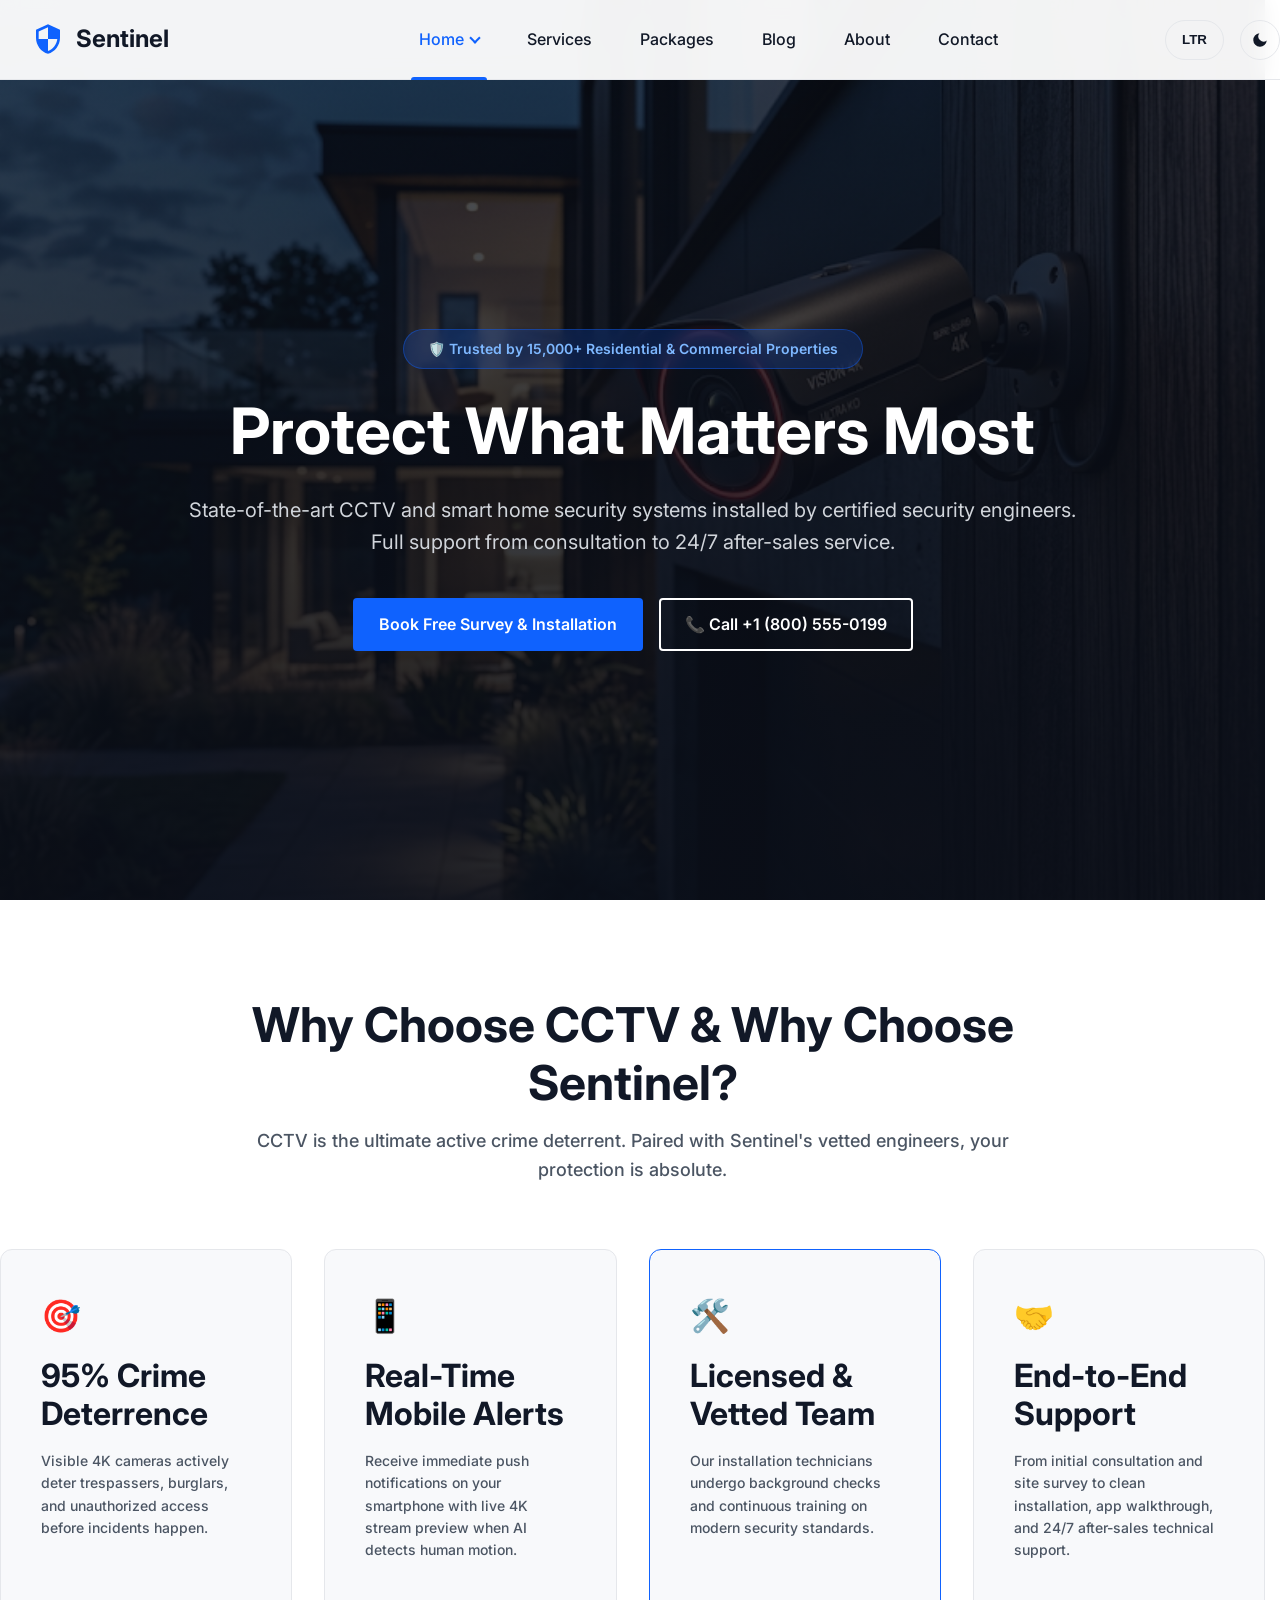
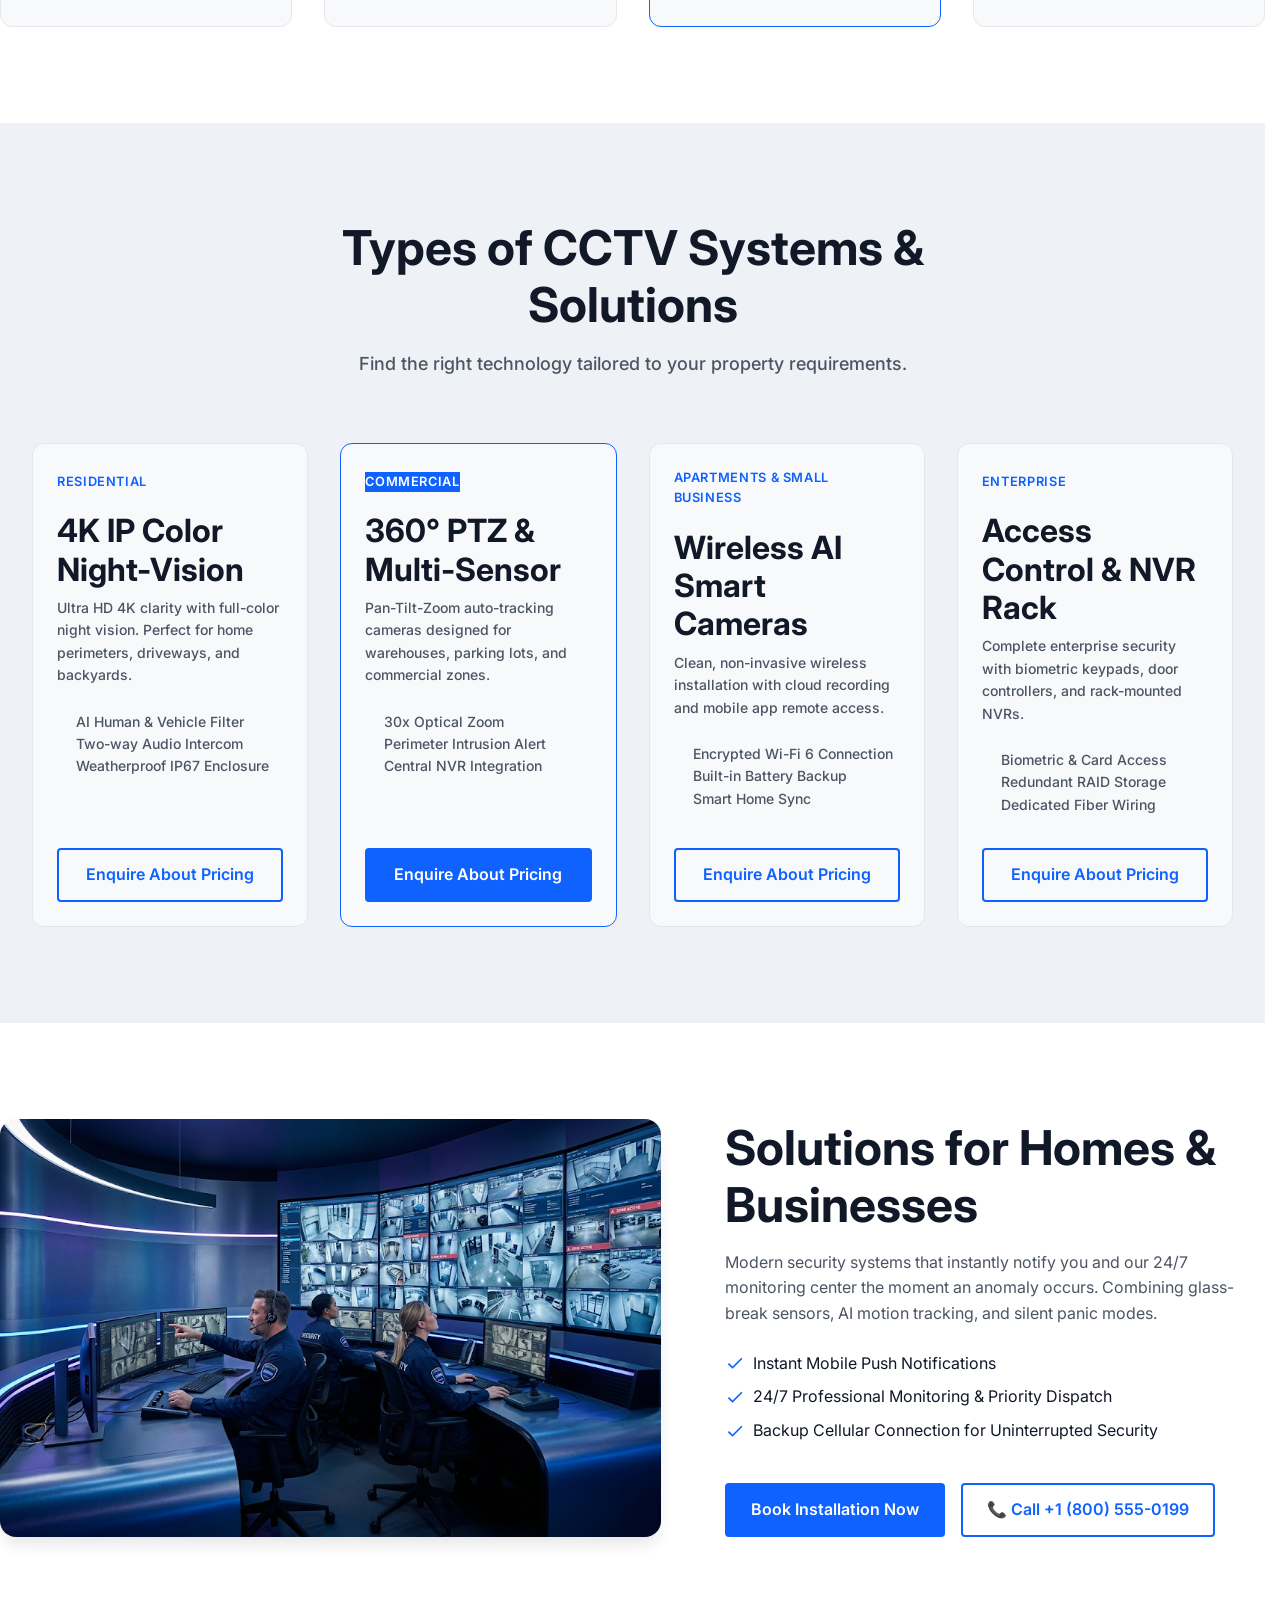
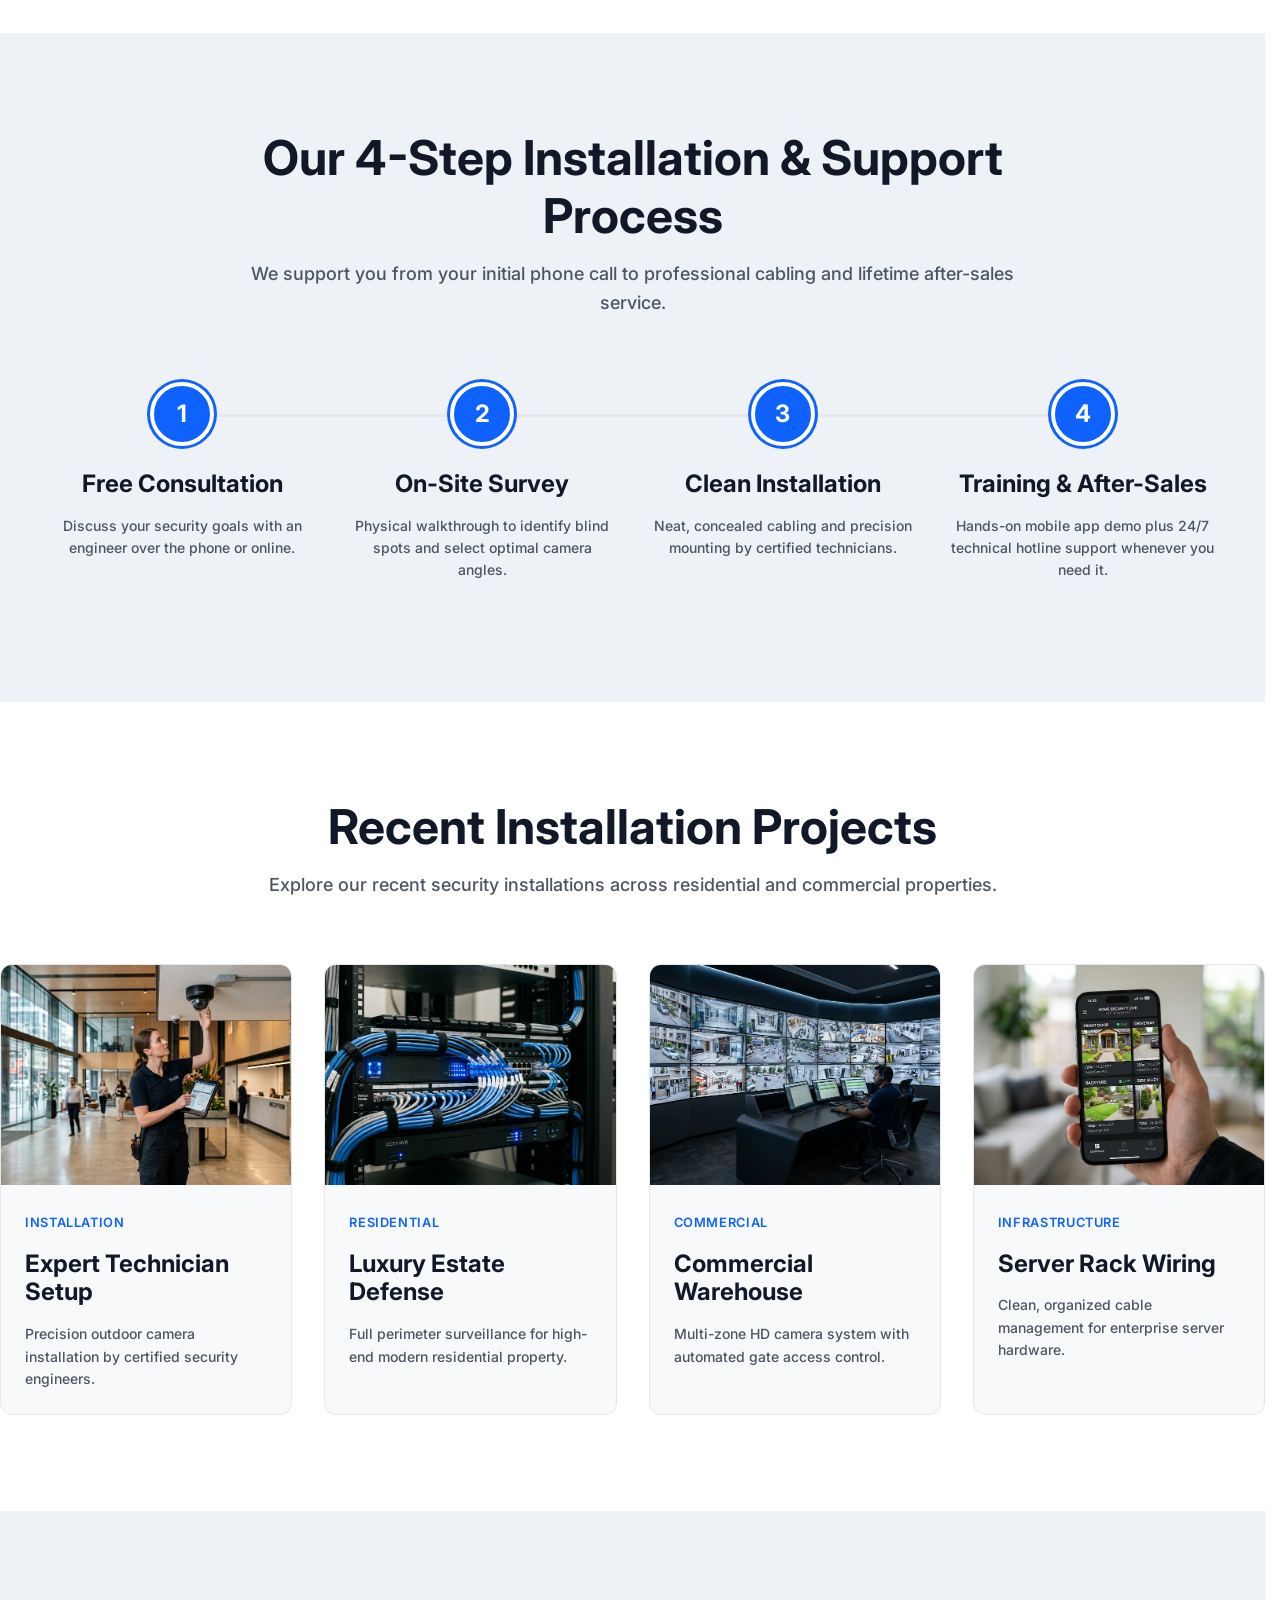
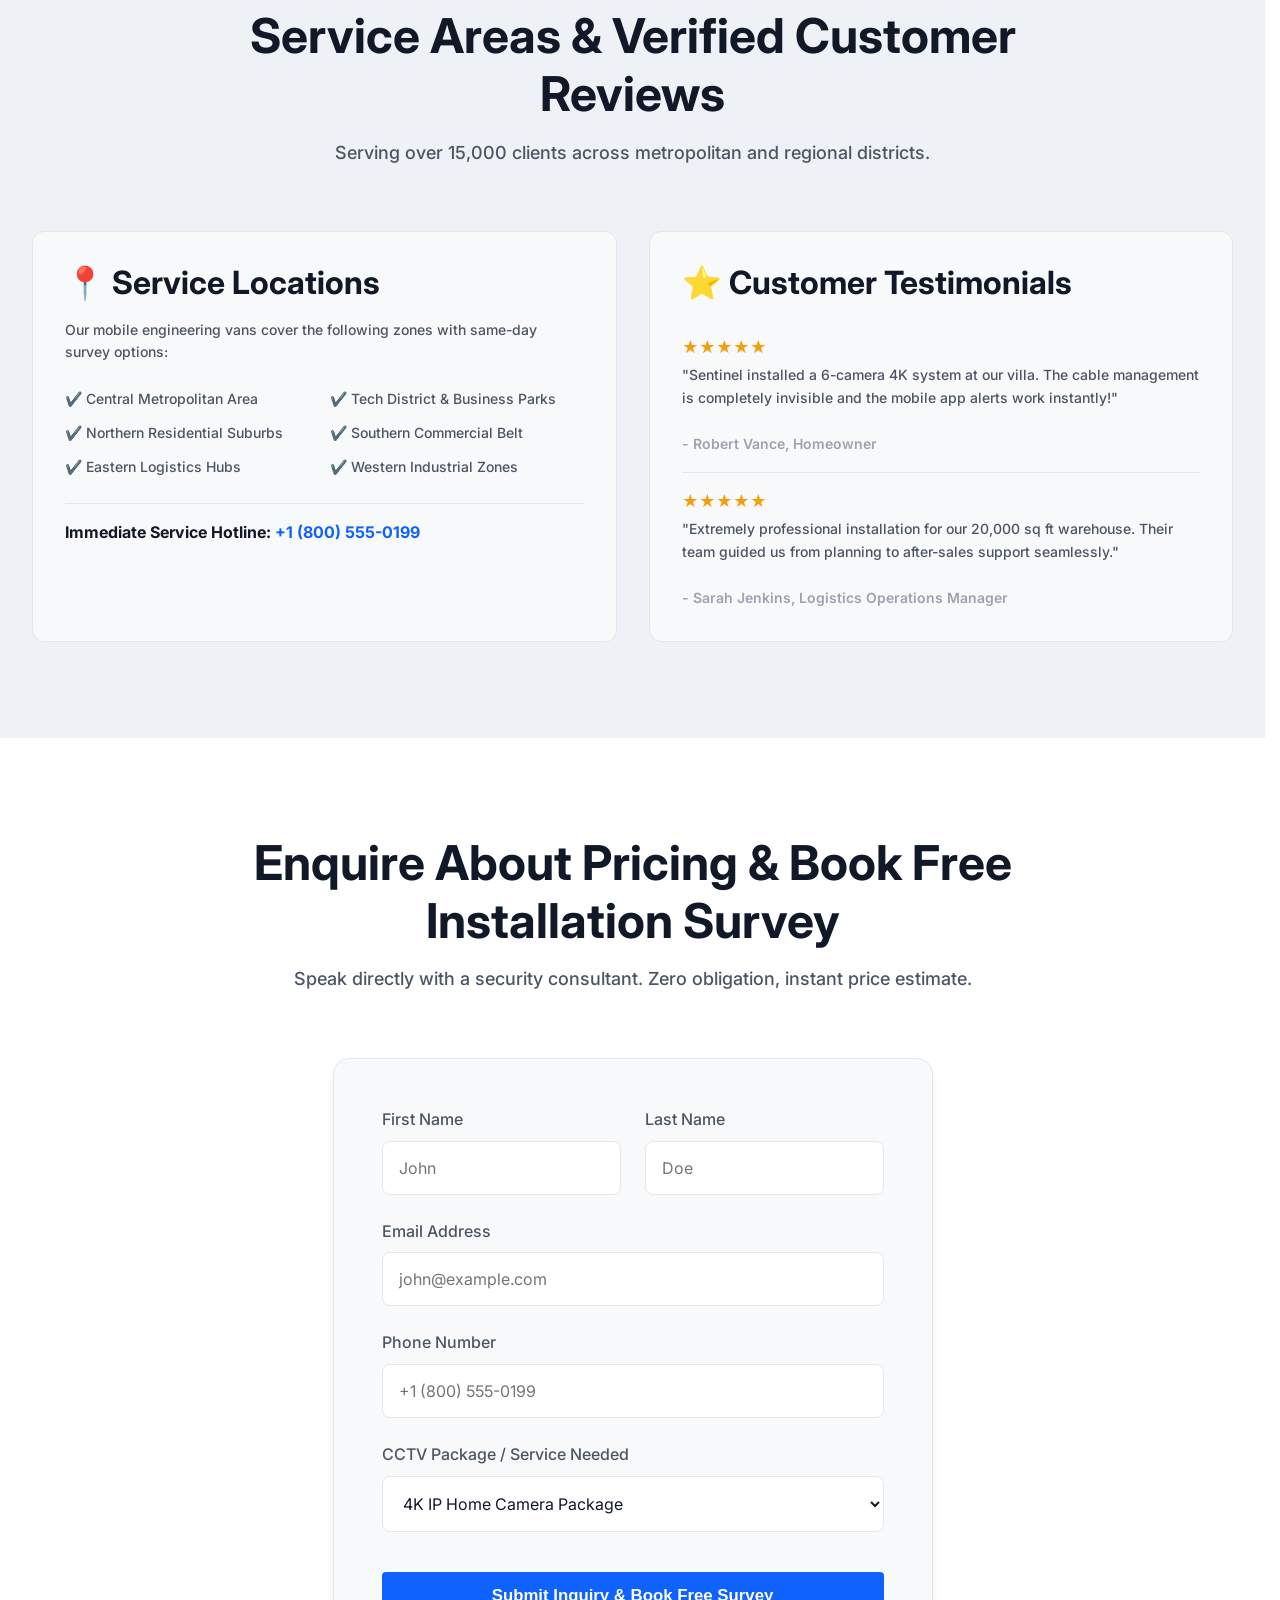
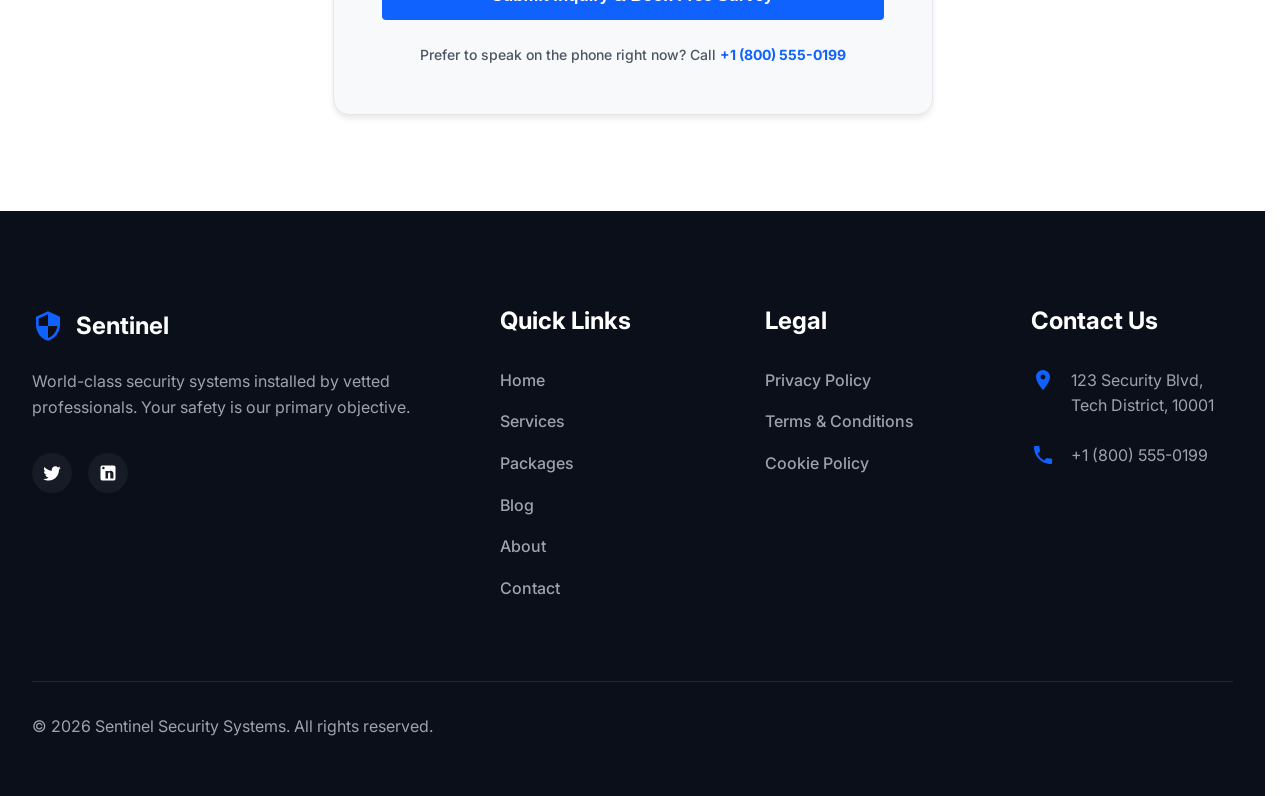
==== commit c03bf13e: "Complete CCTV website visual refresh with local photography assets, vector icons, and updated navbar" ====
--- a/index.html
+++ b/index.html
@@ -45,47 +45,107 @@
   </nav>
 
   <!-- S01: Hero Full-Screen Parallax -->
-  <section class="hero" style="background-image: url('https://images.unsplash.com/photo-1557597774-9d273605dfa9?auto=format&fit=crop&w=1920&q=80');">
+  <section class="hero" style="background-image: url('images/image.png');">
     <div class="hero-content">
-      <span class="hero-badge">🛡️ Trusted by 15,000+ Properties</span>
+      <span class="hero-badge">🛡️ Trusted by 15,000+ Residential & Commercial Properties</span>
       <h1>Protect What Matters Most</h1>
-      <p>State-of-the-art CCTV and smart home security systems installed by industry experts. Experience unparalleled peace of mind.</p>
-      <div style="display: flex; gap: 1rem; justify-content: center;">
-        <a href="#booking" class="btn btn-primary">Book Free Survey</a>
-        <a href="services.html" class="btn btn-outline" style="color: #fff !important; border-color: #fff;">Explore Packages</a>
-      </div>
-    </div>
-  </section>
-
-  <!-- S02: Asymmetric 3-Col Mosaic — CCTV Packages -->
+      <p>State-of-the-art CCTV and smart home security systems installed by certified security engineers. Full support from consultation to 24/7 after-sales service.</p>
+      <div style="display: flex; gap: 1rem; justify-content: center; flex-wrap: wrap; margin-top: 1.5rem;">
+        <a href="#booking" class="btn btn-primary">Book Free Survey & Installation</a>
+        <a href="tel:+18005550199" class="btn btn-outline" style="color: #fff !important; border-color: #fff;">📞 Call +1 (800) 555-0199</a>
+      </div>
+    </div>
+  </section>
+
+  <!-- S01B: Why Choose CCTV & Why Choose Us -->
   <section class="section container">
     <div class="section-header">
-      <h2>Premium CCTV Packages</h2>
-      <p class="sub-text">Crystal clear surveillance solutions tailored to your property.</p>
-    </div>
-    <div class="mosaic-grid">
-      <div class="mosaic-card">
-        <img src="https://images.unsplash.com/photo-1563207153-f403bf289096?auto=format&fit=crop&w=600&q=80" alt="Smart Security Doorbell">
-        <div class="mosaic-card-body">
-          <h3>Essentials</h3>
-          <p class="text-small">2x 4K UHD Cameras, 1TB NVR, Mobile App Access, Professional Installation.</p>
-          <a href="packages.html" class="card-link">Learn More →</a>
-        </div>
-      </div>
-      <div class="mosaic-card" style="border-color: var(--primary-color);">
-        <img src="https://images.unsplash.com/photo-1558002038-1055907df827?auto=format&fit=crop&w=600&q=80" alt="Security Control Room">
-        <div class="mosaic-card-body">
-          <h3>Advanced Pro</h3>
-          <p class="text-small">4x 4K UHD Night-Color Cameras, 2TB NVR, AI Motion Detection, Push Alerts.</p>
-          <a href="packages.html" class="card-link">Learn More →</a>
-        </div>
-      </div>
-      <div class="mosaic-card">
-        <img src="https://images.unsplash.com/photo-1562408590-e32931084e23?auto=format&fit=crop&w=600&q=80" alt="Smart Home Hub">
-        <div class="mosaic-card-body">
-          <h3>Smart Home</h3>
-          <p class="text-small">Integration with Apple HomeKit & Google Home, Smart Lock Sync, 6 AI cameras.</p>
-          <a href="packages.html" class="card-link">Learn More →</a>
+      <h2>Why Choose CCTV & Why Choose Sentinel?</h2>
+      <p class="sub-text">CCTV is the ultimate active crime deterrent. Paired with Sentinel's vetted engineers, your protection is absolute.</p>
+    </div>
+    <div class="grid-4">
+      <div class="card">
+        <div style="font-size: 2rem; margin-bottom: 1rem;">🎯</div>
+        <h3 class="card-title">95% Crime Deterrence</h3>
+        <p class="card-content text-small">Visible 4K cameras actively deter trespassers, burglars, and unauthorized access before incidents happen.</p>
+      </div>
+      <div class="card">
+        <div style="font-size: 2rem; margin-bottom: 1rem;">📱</div>
+        <h3 class="card-title">Real-Time Mobile Alerts</h3>
+        <p class="card-content text-small">Receive immediate push notifications on your smartphone with live 4K stream preview when AI detects human motion.</p>
+      </div>
+      <div class="card" style="border-color: var(--primary-color);">
+        <div style="font-size: 2rem; margin-bottom: 1rem;">🛠️</div>
+        <h3 class="card-title">Licensed & Vetted Team</h3>
+        <p class="card-content text-small">Our installation technicians undergo background checks and continuous training on modern security standards.</p>
+      </div>
+      <div class="card">
+        <div style="font-size: 2rem; margin-bottom: 1rem;">🤝</div>
+        <h3 class="card-title">End-to-End Support</h3>
+        <p class="card-content text-small">From initial consultation and site survey to clean installation, app walkthrough, and 24/7 after-sales technical support.</p>
+      </div>
+    </div>
+  </section>
+
+  <!-- S02: Types of CCTV Systems & Solutions -->
+  <section class="section" style="background: var(--surface-color-alt);">
+    <div class="container">
+      <div class="section-header">
+        <h2>Types of CCTV Systems & Solutions</h2>
+        <p class="sub-text">Find the right technology tailored to your property requirements.</p>
+      </div>
+      <div class="grid-4">
+        <div class="card" style="background: var(--surface-color); padding: 1.5rem; display: flex; flex-direction: column; justify-content: space-between;">
+          <div>
+            <span class="blog-category">Residential</span>
+            <h3 style="margin: 0.5rem 0;">4K IP Color Night-Vision</h3>
+            <p class="text-small">Ultra HD 4K clarity with full-color night vision. Perfect for home perimeters, driveways, and backyards.</p>
+            <ul class="text-small" style="margin: 1rem 0; padding-left: 1.2rem;">
+              <li>AI Human & Vehicle Filter</li>
+              <li>Two-way Audio Intercom</li>
+              <li>Weatherproof IP67 Enclosure</li>
+            </ul>
+          </div>
+          <a href="#booking" class="btn btn-outline" style="width: 100%; text-align: center; margin-top: 1rem;">Enquire About Pricing</a>
+        </div>
+        <div class="card" style="background: var(--surface-color); padding: 1.5rem; border-color: var(--primary-color); display: flex; flex-direction: column; justify-content: space-between;">
+          <div>
+            <span class="blog-category" style="background: var(--primary-color); color: #fff;">Commercial</span>
+            <h3 style="margin: 0.5rem 0;">360° PTZ & Multi-Sensor</h3>
+            <p class="text-small">Pan-Tilt-Zoom auto-tracking cameras designed for warehouses, parking lots, and commercial zones.</p>
+            <ul class="text-small" style="margin: 1rem 0; padding-left: 1.2rem;">
+              <li>30x Optical Zoom</li>
+              <li>Perimeter Intrusion Alert</li>
+              <li>Central NVR Integration</li>
+            </ul>
+          </div>
+          <a href="#booking" class="btn btn-primary" style="width: 100%; text-align: center; margin-top: 1rem;">Enquire About Pricing</a>
+        </div>
+        <div class="card" style="background: var(--surface-color); padding: 1.5rem; display: flex; flex-direction: column; justify-content: space-between;">
+          <div>
+            <span class="blog-category">Apartments & Small Business</span>
+            <h3 style="margin: 0.5rem 0;">Wireless AI Smart Cameras</h3>
+            <p class="text-small">Clean, non-invasive wireless installation with cloud recording and mobile app remote access.</p>
+            <ul class="text-small" style="margin: 1rem 0; padding-left: 1.2rem;">
+              <li>Encrypted Wi-Fi 6 Connection</li>
+              <li>Built-in Battery Backup</li>
+              <li>Smart Home Sync</li>
+            </ul>
+          </div>
+          <a href="#booking" class="btn btn-outline" style="width: 100%; text-align: center; margin-top: 1rem;">Enquire About Pricing</a>
+        </div>
+        <div class="card" style="background: var(--surface-color); padding: 1.5rem; display: flex; flex-direction: column; justify-content: space-between;">
+          <div>
+            <span class="blog-category">Enterprise</span>
+            <h3 style="margin: 0.5rem 0;">Access Control & NVR Rack</h3>
+            <p class="text-small">Complete enterprise security with biometric keypads, door controllers, and rack-mounted NVRs.</p>
+            <ul class="text-small" style="margin: 1rem 0; padding-left: 1.2rem;">
+              <li>Biometric & Card Access</li>
+              <li>Redundant RAID Storage</li>
+              <li>Dedicated Fiber Wiring</li>
+            </ul>
+          </div>
+          <a href="#booking" class="btn btn-outline" style="width: 100%; text-align: center; margin-top: 1rem;">Enquire About Pricing</a>
         </div>
       </div>
     </div>
@@ -94,24 +154,27 @@
   <!-- S03: Image-Left + Text-Right Split — Alarm Systems -->
   <section class="section container">
     <div class="split-left-img">
-      <div class="split-image" style="border-radius: 16px; overflow: hidden;">
-        <img src="https://images.unsplash.com/photo-1563986768494-4dee2763ff3f?auto=format&fit=crop&w=800&q=80" alt="Alarm System Keypad" style="width:100%;height:100%;object-fit:cover;display:block;min-height:400px;">
+      <div class="split-image" style="border-radius: 16px; overflow: hidden; box-shadow: var(--shadow-lg);">
+        <img src="images/image copy 4.png" alt="Biometric Access Control Keypad" style="width:100%;height:100%;object-fit:cover;display:block;min-height:400px;">
       </div>
       <div class="split-content">
-        <h2>Advanced Intrusion Detection</h2>
-        <p>Modern alarm systems that instantly notify you and the authorities the moment an unauthorized entry is detected. Combining glass-break sensors, AI motion tracking, and silent panic modes.</p>
+        <h2>Solutions for Homes & Businesses</h2>
+        <p>Modern security systems that instantly notify you and our 24/7 monitoring center the moment an anomaly occurs. Combining glass-break sensors, AI motion tracking, and silent panic modes.</p>
         <ul style="margin-bottom: 2rem;">
           <li style="margin-bottom: 0.5rem; display: flex; align-items: center; gap: 0.5rem;">
-            <svg style="width:20px; fill:var(--primary-color);" viewBox="0 0 24 24"><path d="M9 16.17L4.83 12l-1.42 1.41L9 19 21 7l-1.41-1.41z"/></svg> Instant Mobile Alerts
+            <svg style="width:20px; fill:var(--primary-color);" viewBox="0 0 24 24"><path d="M9 16.17L4.83 12l-1.42 1.41L9 19 21 7l-1.41-1.41z"/></svg> Instant Mobile Push Notifications
           </li>
           <li style="margin-bottom: 0.5rem; display: flex; align-items: center; gap: 0.5rem;">
-            <svg style="width:20px; fill:var(--primary-color);" viewBox="0 0 24 24"><path d="M9 16.17L4.83 12l-1.42 1.41L9 19 21 7l-1.41-1.41z"/></svg> 24/7 Professional Monitoring
+            <svg style="width:20px; fill:var(--primary-color);" viewBox="0 0 24 24"><path d="M9 16.17L4.83 12l-1.42 1.41L9 19 21 7l-1.41-1.41z"/></svg> 24/7 Professional Monitoring & Priority Dispatch
           </li>
           <li style="margin-bottom: 0.5rem; display: flex; align-items: center; gap: 0.5rem;">
-            <svg style="width:20px; fill:var(--primary-color);" viewBox="0 0 24 24"><path d="M9 16.17L4.83 12l-1.42 1.41L9 19 21 7l-1.41-1.41z"/></svg> Backup Cellular Connection
+            <svg style="width:20px; fill:var(--primary-color);" viewBox="0 0 24 24"><path d="M9 16.17L4.83 12l-1.42 1.41L9 19 21 7l-1.41-1.41z"/></svg> Backup Cellular Connection for Uninterrupted Security
           </li>
         </ul>
-        <div><a href="services.html" class="btn btn-outline">View Alarm Systems</a></div>
+        <div style="display: flex; gap: 1rem; flex-wrap: wrap;">
+          <a href="#booking" class="btn btn-primary">Book Installation Now</a>
+          <a href="tel:+18005550199" class="btn btn-outline">📞 Call +1 (800) 555-0199</a>
+        </div>
       </div>
     </div>
   </section>
@@ -120,51 +183,117 @@
   <section class="section" style="background: var(--surface-color-alt);">
     <div class="container">
       <div class="section-header">
-        <h2>Seamless Installation Process</h2>
-        <p class="sub-text">From consultation to activation, we handle everything with precision and care.</p>
+        <h2>Our 4-Step Installation & Support Process</h2>
+        <p class="sub-text">We support you from your initial phone call to professional cabling and lifetime after-sales service.</p>
       </div>
       <div class="timeline-h">
         <div class="timeline-step">
           <div class="timeline-num">1</div>
-          <h4>Site Survey</h4>
-          <p class="text-small">Free assessment of your property's vulnerable points.</p>
+          <h4>Free Consultation</h4>
+          <p class="text-small">Discuss your security goals with an engineer over the phone or online.</p>
         </div>
         <div class="timeline-step">
           <div class="timeline-num">2</div>
-          <h4>System Design</h4>
-          <p class="text-small">Custom security blueprint tailored to your layout.</p>
+          <h4>On-Site Survey</h4>
+          <p class="text-small">Physical walkthrough to identify blind spots and select optimal camera angles.</p>
         </div>
         <div class="timeline-step">
           <div class="timeline-num">3</div>
-          <h4>Installation</h4>
-          <p class="text-small">Clean, wire-free looking professional setup in hours.</p>
+          <h4>Clean Installation</h4>
+          <p class="text-small">Neat, concealed cabling and precision mounting by certified technicians.</p>
         </div>
         <div class="timeline-step">
           <div class="timeline-num">4</div>
-          <h4>Handover</h4>
-          <p class="text-small">Complete app training and system testing before we leave.</p>
-        </div>
-      </div>
-    </div>
-  </section>
-
-  <!-- S05: Image-Right + Stat Bars — Coverage & Response -->
+          <h4>Training & After-Sales</h4>
+          <p class="text-small">Hands-on mobile app demo plus 24/7 technical hotline support whenever you need it.</p>
+        </div>
+      </div>
+    </div>
+  </section>
+
+  <!-- S05B: Showcase Gallery — Installation Projects & Protection -->
   <section class="section container">
-    <div class="split-right-stats">
-      <div class="split-content">
-        <h2>Extensive Coverage & Rapid Response</h2>
-        <p>We provide localized engineering support across the entire metropolitan region, ensuring a response time of under 4 hours for any critical system faults.</p>
-        <div style="margin-top: 2rem;">
-          <h4 style="margin-bottom: 0.5rem;">Urban Coverage</h4>
-          <div class="stat-bar-container"><div class="stat-bar-fill" style="width: 95%;"></div></div>
-          <h4 style="margin-bottom: 0.5rem;">Suburban Coverage</h4>
-          <div class="stat-bar-container"><div class="stat-bar-fill" style="width: 85%;"></div></div>
-          <h4 style="margin-bottom: 0.5rem;">Rural Availability</h4>
-          <div class="stat-bar-container"><div class="stat-bar-fill" style="width: 60%;"></div></div>
-        </div>
-      </div>
-      <div class="split-image" style="border-radius: 16px; overflow: hidden;">
-        <img src="https://images.unsplash.com/photo-1524661135-423995f22d0b?auto=format&fit=crop&w=800&q=80" alt="City Coverage Area" style="width:100%;height:100%;object-fit:cover;display:block;min-height:400px;">
+    <div class="section-header">
+      <h2>Recent Installation Projects</h2>
+      <p class="sub-text">Explore our recent security installations across residential and commercial properties.</p>
+    </div>
+    <div class="grid-4">
+      <div class="card" style="padding: 0; overflow: hidden;">
+        <img src="images/image copy 6.png" alt="Certified CCTV Technician at Work" style="width: 100%; height: 220px; object-fit: cover;">
+        <div style="padding: 1.5rem;">
+          <span class="blog-category">Installation</span>
+          <h4 style="margin-top: 0.25rem;">Expert Technician Setup</h4>
+          <p class="text-small" style="margin: 0.5rem 0 0;">Precision outdoor camera installation by certified security engineers.</p>
+        </div>
+      </div>
+      <div class="card" style="padding: 0; overflow: hidden;">
+        <img src="images/image copy 7.png" alt="Secured Luxury Residential Villa" style="width: 100%; height: 220px; object-fit: cover;">
+        <div style="padding: 1.5rem;">
+          <span class="blog-category">Residential</span>
+          <h4 style="margin-top: 0.25rem;">Luxury Estate Defense</h4>
+          <p class="text-small" style="margin: 0.5rem 0 0;">Full perimeter surveillance for high-end modern residential property.</p>
+        </div>
+      </div>
+      <div class="card" style="padding: 0; overflow: hidden;">
+        <img src="images/image copy 8.png" alt="Secured Commercial Logistics Facility" style="width: 100%; height: 220px; object-fit: cover;">
+        <div style="padding: 1.5rem;">
+          <span class="blog-category">Commercial</span>
+          <h4 style="margin-top: 0.25rem;">Commercial Warehouse</h4>
+          <p class="text-small" style="margin: 0.5rem 0 0;">Multi-zone HD camera system with automated gate access control.</p>
+        </div>
+      </div>
+      <div class="card" style="padding: 0; overflow: hidden;">
+        <img src="images/image copy 9.png" alt="Clean Cable NVR Installation" style="width: 100%; height: 220px; object-fit: cover;">
+        <div style="padding: 1.5rem;">
+          <span class="blog-category">Infrastructure</span>
+          <h4 style="margin-top: 0.25rem;">Server Rack Wiring</h4>
+          <p class="text-small" style="margin: 0.5rem 0 0;">Clean, organized cable management for enterprise server hardware.</p>
+        </div>
+      </div>
+    </div>
+  </section>
+
+  <!-- Service Areas & Reviews -->
+  <section class="section" style="background: var(--surface-color-alt);">
+    <div class="container">
+      <div class="section-header">
+        <h2>Service Areas & Verified Customer Reviews</h2>
+        <p class="sub-text">Serving over 15,000 clients across metropolitan and regional districts.</p>
+      </div>
+      <div class="grid-2" style="gap: 2rem;">
+        <!-- Service Locations -->
+        <div class="card" style="padding: 2rem; background: var(--surface-color);">
+          <h3>📍 Service Locations</h3>
+          <p class="text-small" style="margin-bottom: 1.5rem;">Our mobile engineering vans cover the following zones with same-day survey options:</p>
+          <div style="display: grid; grid-template-columns: 1fr 1fr; gap: 0.75rem;" class="text-small">
+            <div>✔️ Central Metropolitan Area</div>
+            <div>✔️ Tech District & Business Parks</div>
+            <div>✔️ Northern Residential Suburbs</div>
+            <div>✔️ Southern Commercial Belt</div>
+            <div>✔️ Eastern Logistics Hubs</div>
+            <div>✔️ Western Industrial Zones</div>
+          </div>
+          <div style="margin-top: 1.5rem; padding-top: 1rem; border-top: 1px solid var(--border-color);">
+            <strong>Immediate Service Hotline:</strong> <a href="tel:+18005550199" style="color: var(--primary-color); font-weight: 700;">+1 (800) 555-0199</a>
+          </div>
+        </div>
+
+        <!-- Customer Reviews -->
+        <div class="card" style="padding: 2rem; background: var(--surface-color);">
+          <h3>⭐ Customer Testimonials</h3>
+          <div style="margin-top: 1rem;">
+            <div style="margin-bottom: 1rem; padding-bottom: 1rem; border-bottom: 1px solid var(--border-color);">
+              <div style="color: #F59E0B; margin-bottom: 0.25rem;">★★★★★</div>
+              <p class="text-small">"Sentinel installed a 6-camera 4K system at our villa. The cable management is completely invisible and the mobile app alerts work instantly!"</p>
+              <div class="text-small" style="font-weight: 600; color: var(--text-muted);">- Robert Vance, Homeowner</div>
+            </div>
+            <div>
+              <div style="color: #F59E0B; margin-bottom: 0.25rem;">★★★★★</div>
+              <p class="text-small">"Extremely professional installation for our 20,000 sq ft warehouse. Their team guided us from planning to after-sales support seamlessly."</p>
+              <div class="text-small" style="font-weight: 600; color: var(--text-muted);">- Sarah Jenkins, Logistics Operations Manager</div>
+            </div>
+          </div>
+        </div>
       </div>
     </div>
   </section>
@@ -172,39 +301,44 @@
   <!-- S06: Centered Form Card — Booking -->
   <section id="booking" class="section container">
     <div class="section-header">
-      <h2>Book Your Free Site Survey</h2>
-      <p class="sub-text">No obligations. Just expert advice on securing your premises.</p>
+      <h2>Enquire About Pricing & Book Free Installation Survey</h2>
+      <p class="sub-text">Speak directly with a security consultant. Zero obligation, instant price estimate.</p>
     </div>
     <div style="max-width: 600px; margin: 0 auto; background: var(--surface-color); padding: 3rem; border-radius: 16px; border: 1px solid var(--border-color); box-shadow: var(--shadow-md);">
       <form>
         <div class="grid-2" style="gap: 1.5rem; margin-bottom: 1.5rem;">
           <div>
             <label>First Name</label>
-            <input type="text" class="form-control" required>
+            <input type="text" class="form-control" placeholder="John" required>
           </div>
           <div>
             <label>Last Name</label>
-            <input type="text" class="form-control" required>
+            <input type="text" class="form-control" placeholder="Doe" required>
           </div>
         </div>
         <div class="form-group">
           <label>Email Address</label>
-          <input type="email" class="form-control" required>
+          <input type="email" class="form-control" placeholder="john@example.com" required>
         </div>
         <div class="form-group">
           <label>Phone Number</label>
-          <input type="tel" class="form-control" required>
+          <input type="tel" class="form-control" placeholder="+1 (800) 555-0199" required>
         </div>
         <div class="form-group">
-          <label>Property Type</label>
+          <label>CCTV Package / Service Needed</label>
           <select class="form-control">
-            <option>Residential</option>
-            <option>Commercial</option>
-            <option>Industrial</option>
+            <option>4K IP Home Camera Package</option>
+            <option>Commercial Multi-Camera & PTZ System</option>
+            <option>Wireless Smart Alarm & Video Doorbell</option>
+            <option>Enterprise Access Control & NVR Rack</option>
+            <option>System Maintenance & Upgrade</option>
           </select>
         </div>
-        <button type="submit" class="btn btn-primary" style="width: 100%; margin-top: 1rem;">Confirm Booking</button>
+        <button type="submit" class="btn btn-primary" style="width: 100%; margin-top: 1rem; font-size: 1.05rem;">Submit Inquiry & Book Free Survey</button>
       </form>
+      <div style="text-align: center; margin-top: 1.5rem;" class="text-small">
+        Prefer to speak on the phone right now? Call <a href="tel:+18005550199" style="color: var(--primary-color); font-weight:700;">+1 (800) 555-0199</a>
+      </div>
     </div>
   </section>
 
--- a/css/style.css
+++ b/css/style.css
@@ -65,6 +65,7 @@
 [dir="rtl"] {
   text-align: right;
 }
+/* Removed unicode-bidi override */
 
 /* Typography #24 #25 */
 h1, h2, h3, h4 {
@@ -247,6 +248,10 @@
     display: flex;
     gap: 1rem;
     align-items: center;
+  }
+  [dir="rtl"] .nav-controls {
+    right: auto;
+    left: 0;
   }
 }
 
@@ -315,6 +320,10 @@
   position: relative;
   top: -2px; /* Nudge up for perfect vertical centering with text */
 }
+[dir="rtl"] .nav-item:has(.dropdown-menu) > .nav-link::before {
+  margin-left: 0;
+  margin-right: 0.4rem;
+}
 
 
 
@@ -625,6 +634,10 @@
   align-items: flex-start;
   gap: 1rem;
   margin-bottom: 1.5rem;
+}
+[dir="rtl"] .footer-contact span {
+  direction: ltr;
+  display: inline-block;
 }
 .footer-contact svg {
   width: 24px;
--- a/css/sections.css
+++ b/css/sections.css
@@ -67,6 +67,9 @@
   border: 4px solid var(--bg-color);
   box-shadow: 0 0 0 3px var(--primary-color);
 }
+[dir="rtl"] .timeline-num {
+  direction: ltr;
+}
 
 /* --- LAYOUT 05: Image-Right + Stat Bars (distinct from grid-2 reversed) --- */
 .split-right-stats {
@@ -106,6 +109,9 @@
   position: absolute;
   inset: 0;
   background: linear-gradient(90deg, var(--bg-color) 0%, transparent 30%);
+}
+[dir="rtl"] .hero-split-img::after {
+  background: linear-gradient(270deg, var(--bg-color) 0%, transparent 30%);
 }
 
 /* --- LAYOUT 08: Overlap Image Card --- */
@@ -307,11 +313,17 @@
   background-position: center;
   clip-path: polygon(50% 0, 100% 0, 100% 100%, 35% 100%);
 }
+[dir="rtl"] .hero-diagonal-bg {
+  clip-path: polygon(0 0, 50% 0, 65% 100%, 0 100%);
+}
 .hero-diagonal-overlay {
   position: absolute;
   inset: 0;
   background: linear-gradient(135deg, var(--bg-color) 45%, transparent 55%);
   z-index: 1;
+}
+[dir="rtl"] .hero-diagonal-overlay {
+  background: linear-gradient(225deg, var(--bg-color) 45%, transparent 55%);
 }
 .hero-diagonal-content {
   position: relative;
@@ -343,6 +355,9 @@
   border-radius: 6px;
   font-weight: 600;
   font-size: 0.875rem;
+}
+[dir="rtl"] .featured-tag {
+  left: auto; right: 1.5rem;
 }
 .article-meta {
   color: var(--primary-color);
@@ -589,6 +604,9 @@
   inset: 0;
   background: linear-gradient(90deg, transparent 0%, var(--bg-color) 80%);
 }
+[dir="rtl"] .career-cta::before {
+  background: linear-gradient(270deg, transparent 0%, var(--bg-color) 80%);
+}
 .career-cta-content {
   position: relative;
   z-index: 2;
@@ -620,6 +638,9 @@
   inset: 0;
   background: linear-gradient(90deg, var(--bg-color) 0%, rgba(11, 15, 25, 0.2) 100%);
 }
+[dir="rtl"] .form-overlay-section::before {
+  background: linear-gradient(270deg, var(--bg-color) 0%, rgba(11, 15, 25, 0.2) 100%);
+}
 .form-overlay-card {
   position: relative;
   z-index: 2;
@@ -644,6 +665,10 @@
   position: relative;
   padding-right: 2rem;
   padding-bottom: 2rem;
+}
+[dir="rtl"] .checklist-staggered-img {
+  padding-right: 0;
+  padding-left: 2rem;
 }
 .checklist-staggered-img img {
   width: 100%;
@@ -670,6 +695,10 @@
   z-index: 1;
   opacity: 0.3;
 }
+[dir="rtl"] .checklist-staggered-img::before {
+  right: auto;
+  left: 0;
+}
 
 /* --- LAYOUT 42: Emergency CTA Box --- */
 .emergency-cta {
@@ -692,6 +721,10 @@
   bottom: 0;
   width: 6px;
   background: #DC2626;
+}
+[dir="rtl"] .emergency-cta::before {
+  left: auto;
+  right: 0;
 }
 .emergency-cta-content { max-width: 600px; }
 .emergency-cta-content h2 { color: #DC2626; margin-bottom: 1rem; }
